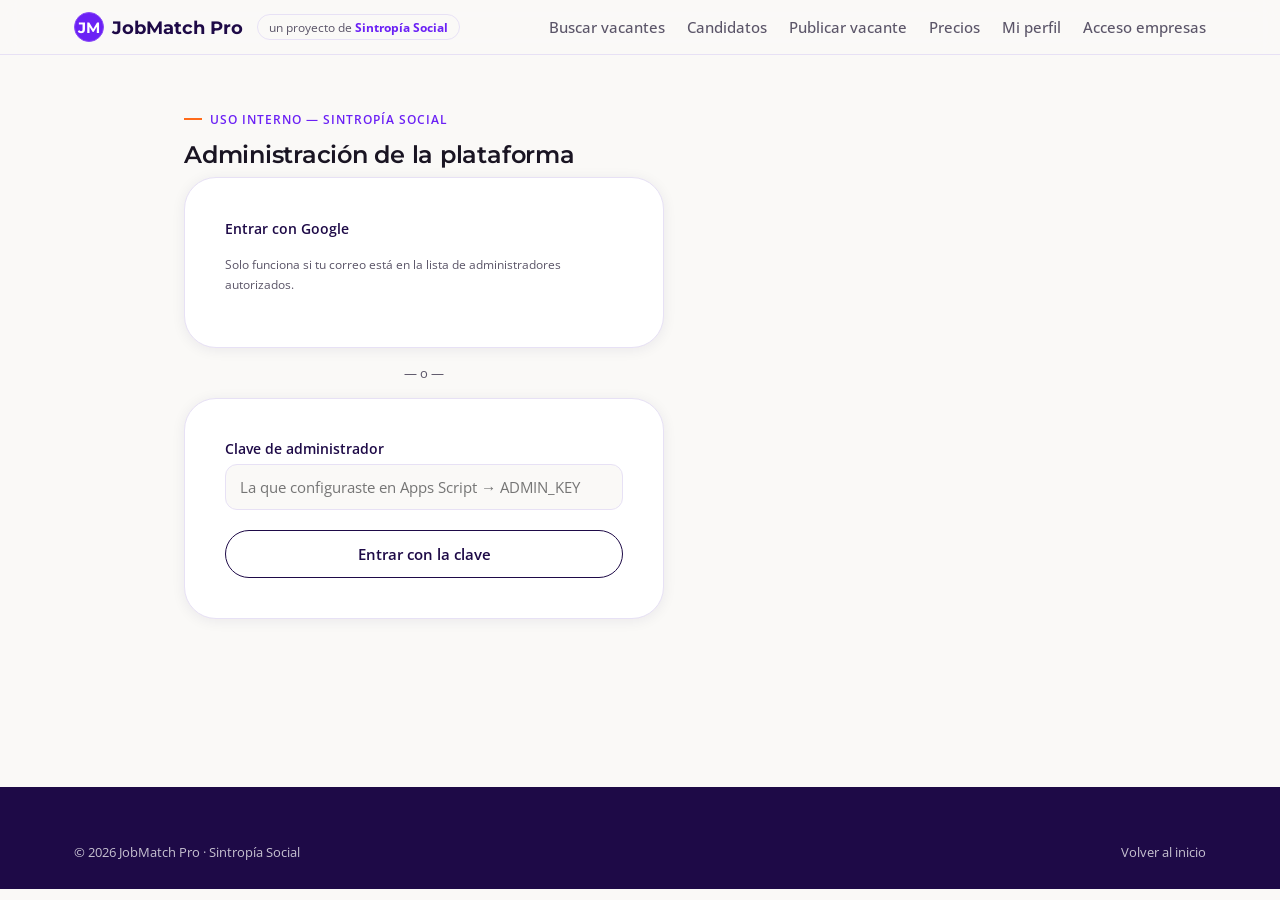
==== admin-plataforma.html @ 162b1c50 "Add files via upload" ====
<!DOCTYPE html>
<html lang="es">
<head>
<meta charset="UTF-8">
<meta name="viewport" content="width=device-width, initial-scale=1.0">
<title>Admin Sintropía — JobMatch Pro</title>
<link rel="stylesheet" href="assets/css/style.css">
</head>
<body>

<header class="site-header">
  <div class="container bar">
    <div style="display:flex;align-items:center;gap:14px">
      <a href="index.html" class="logo"><span class="mark">JM</span> JobMatch Pro</a>
      <a href="https://sintropiassociales-del.github.io/" target="_blank" rel="noopener" class="sintropia-badge">un proyecto de <strong>Sintropía Social</strong></a>
    </div>
    <nav class="nav-links">
      <a href="vacantes.html">Buscar vacantes</a>
      <a href="candidatos.html">Candidatos</a>
      <a href="registro-empresa.html">Publicar vacante</a>
      <a href="precios.html">Precios</a>
      <a href="candidato.html">Mi perfil</a>
      <a href="portal-empresa.html">Acceso empresas</a>
    </nav>
    <button class="nav-toggle" aria-label="Abrir menú">☰</button>
  </div>
</header>

<section class="section" style="padding-top:48px">
  <div class="container" style="max-width:960px">
    <div class="eyebrow">Uso interno — Sintropía Social</div>
    <h1>Administración de la plataforma</h1>

    <div id="access-view">
      <div class="form-card" style="max-width:480px;margin-bottom:16px">
        <p style="font-size:.88rem;font-weight:600;color:var(--purple-900)">Entrar con Google</p>
        <div id="google-btn"></div>
        <p style="font-size:.78rem;color:var(--ink-soft);margin-top:10px">Solo funciona si tu correo está en la lista de administradores autorizados.</p>
        <div class="status-msg" id="google-login-status"></div>
      </div>

      <div style="max-width:480px;text-align:center;color:var(--ink-soft);font-size:.82rem;margin-bottom:16px">— o —</div>

      <div class="form-card" style="max-width:480px">
        <div class="field">
          <label for="admin-key">Clave de administrador</label>
          <input type="password" id="admin-key" placeholder="La que configuraste en Apps Script → ADMIN_KEY">
        </div>
        <button class="btn btn-ghost btn-block" id="btn-unlock">Entrar con la clave</button>
        <div class="status-msg" id="unlock-status"></div>
      </div>
    </div>

    <div id="admin-panel" style="display:none;margin-top:32px">
      <div class="tabs">
        <button class="tab-btn active" data-tab="empresas">Empresas y planes</button>
        <button class="tab-btn" data-tab="vacantes-admin">Vacantes</button>
        <button class="tab-btn" data-tab="curaduria">Curaduría (triada)</button>
        <button class="tab-btn" data-tab="candidatos-admin">Candidatos</button>
        <button class="tab-btn" data-tab="externas">Publicar vacante externa</button>
      </div>

      <!-- TAB: Empresas -->
      <div class="tab-panel active" id="tab-empresas">
        <p style="font-size:.85rem">Con el webhook de PayPal configurado (ver <code>docs/SETUP-GUIDE.md</code>), los planes se activan solos cuando alguien paga. Usa esto como respaldo si un pago no se reflejó automáticamente, o para dar de baja/subir un plan manualmente por alguna razón.</p>
        <div id="companies-list" style="margin-top:16px"></div>
      </div>

      <!-- TAB: Vacantes (todas, de cualquier fuente) -->
      <div class="tab-panel" id="tab-vacantes-admin">
        <p style="font-size:.85rem">Todas las vacantes de la plataforma, publicadas por empresas o agregadas por ti. Pausar las oculta del sitio público sin borrar sus datos ni postulaciones; eliminar sí es permanente.</p>
        <div id="admin-jobs-list" style="margin-top:16px"></div>
      </div>

      <!-- TAB: Curaduría -->
      <div class="tab-panel" id="tab-curaduria">
        <p style="font-size:.85rem">Para vacantes de empresas con plan Pro o superior: elige a la vacante, marca hasta 3 candidatos como la triada, y escríbeles su reporte (entrevista inicial, competencias). La empresa lo ve resaltado en su panel.</p>
        <div class="form-card" style="margin-top:16px;max-width:520px">
          <div class="field">
            <label for="curaduria-job-select">Vacante</label>
            <select id="curaduria-job-select"><option value="">Selecciona una vacante...</option></select>
          </div>
          <button class="btn btn-primary" id="btn-load-curaduria">Ver postulaciones</button>
        </div>
        <div id="curaduria-list" style="margin-top:20px"></div>
      </div>

      <!-- TAB: Candidatos -->
      <div class="tab-panel" id="tab-candidatos-admin">
        <p style="font-size:.85rem">Perfiles de candidatos registrados. Eliminar borra permanentemente su perfil, CV, perfil socioeconómico y postulaciones — úsalo para solicitudes de baja de datos personales.</p>
        <div id="admin-candidates-list" style="margin-top:16px"></div>
      </div>

      <!-- TAB: Vacante externa -->
      <div class="tab-panel" id="tab-externas">
        <p style="font-size:.85rem">Usa esto para vacantes que viste en otro sitio y quieres listar aquí como referencia. No tienen postulación ni matching por IA dentro de la plataforma — solo mandan al candidato al link original. Siempre se muestran después de las vacantes publicadas por empresas registradas.</p>

        <div class="form-card" style="margin-top:16px">
          <div class="eyebrow">Paso 1 (opcional) — Extraer con IA</div>
          <div class="field">
            <label for="ex-raw">Pega aquí el texto completo de la vacante (de cualquier fuente)</label>
            <textarea id="ex-raw" placeholder="Copia y pega el texto tal cual lo viste en LinkedIn, un correo, donde sea..." style="min-height:140px"></textarea>
          </div>
          <button type="button" class="btn btn-ghost" id="btn-extract">Extraer con IA</button>
          <div class="status-msg" id="extract-status"></div>
        </div>

        <div class="form-card" style="margin-top:16px">
          <div class="eyebrow">Paso 2 — Revisa y publica</div>
          <form id="external-form">
            <div class="field">
              <label for="ex-empresa">Empresa (texto libre, tal como la quieres mostrar)</label>
              <input type="text" id="ex-empresa" required placeholder="Ej. Nombre de la empresa que vi en LinkedIn">
            </div>
            <div class="field">
              <label for="ex-titulo">Puesto</label>
              <input type="text" id="ex-titulo" required>
            </div>
            <div class="form-grid-2">
              <div class="field">
                <label for="ex-modalidad">Modalidad</label>
                <select id="ex-modalidad">
                  <option value="">No especificado</option>
                  <option>Remoto</option>
                  <option>Híbrido</option>
                  <option>Presencial</option>
                </select>
              </div>
              <div class="field">
                <label for="ex-ubicacion">Ubicación</label>
                <input type="text" id="ex-ubicacion">
              </div>
            </div>
            <div class="form-grid-2">
              <div class="field">
                <label for="ex-min">Sueldo mínimo (opcional)</label>
                <input type="number" id="ex-min">
              </div>
              <div class="field">
                <label for="ex-max">Sueldo máximo (opcional)</label>
                <input type="number" id="ex-max">
              </div>
            </div>
            <div class="field">
              <label for="ex-descripcion">Descripción general</label>
              <textarea id="ex-descripcion" placeholder="Lo que sepas de la vacante, aunque sea breve"></textarea>
            </div>
            <div class="field">
              <label for="ex-link">Link donde está la vacante original</label>
              <input type="url" id="ex-link" required placeholder="https://...">
            </div>
            <div class="field">
              <label for="ex-nota">Nota que verá el candidato</label>
              <input type="text" id="ex-nota" value="Sin relación directa con la vacante — solo referencia informativa.">
            </div>
            <button type="submit" class="btn btn-primary btn-block">Publicar vacante externa</button>
            <div class="status-msg" id="external-status"></div>
          </form>
        </div>
      </div>
    </div>
  </div>
</section>

<footer class="site-footer">
  <div class="container">
    <div class="footer-bottom" style="border-top:none;margin-top:0;padding-top:0">
      <span>© 2026 JobMatch Pro · Sintropía Social</span>
      <a href="index.html">Volver al inicio</a>
    </div>
  </div>
</footer>

<script src="assets/js/app.js"></script>
<script src="https://accounts.google.com/gsi/client" async defer></script>
<script>
  const PLAN_OPTIONS = ['Gratis', 'Starter', 'Pro', 'Business', 'A la medida'];
  let adminKey = '';

  document.querySelectorAll('.tab-btn').forEach((btn) => {
    btn.addEventListener('click', () => {
      document.querySelectorAll('.tab-btn').forEach((b) => b.classList.remove('active'));
      document.querySelectorAll('.tab-panel').forEach((p) => p.classList.remove('active'));
      btn.classList.add('active');
      document.getElementById('tab-' + btn.dataset.tab).classList.add('active');
    });
  });

  window.addEventListener('load', () => {
    if (typeof google === 'undefined' || !google.accounts) return;
    google.accounts.id.initialize({ client_id: GOOGLE_CLIENT_ID, callback: handleGoogleAdminLogin });
    google.accounts.id.renderButton(document.getElementById('google-btn'), {
      theme: 'outline', size: 'large', text: 'signin_with', width: 320,
    });
  });

  async function handleGoogleAdminLogin(response) {
    const status = document.getElementById('google-login-status');
    status.className = 'status-msg show pending';
    status.textContent = 'Verificando...';
    try {
      const data = await JobMatchAPI.adminLoginGoogle(response.credential);
      if (data.error) throw new Error(data.error);
      await unlockAdmin(data.adminKey);
    } catch (err) {
      status.className = 'status-msg show err';
      status.textContent = err.message;
    }
  }

  document.getElementById('btn-unlock').addEventListener('click', () => {
    const key = document.getElementById('admin-key').value.trim();
    if (key) unlockAdmin(key);
  });

  async function unlockAdmin(key) {
    const status = document.getElementById('unlock-status');
    status.className = 'status-msg show pending';
    status.textContent = 'Verificando...';
    try {
      const data = await JobMatchAPI.adminListCompanies(key);
      if (data.error) throw new Error(data.error);
      adminKey = key;
      document.getElementById('access-view').style.display = 'none';
      document.getElementById('admin-panel').style.display = 'block';
      renderCompanies(data.items);
      loadAdminJobs();
      loadAdminCandidates();
    } catch (err) {
      status.className = 'status-msg show err';
      status.textContent = err.message;
    }
  }

  function renderCompanies(items) {
    const list = document.getElementById('companies-list');
    if (items.length === 0) {
      list.innerHTML = `<div class="empty-state"><p>Todavía no hay empresas registradas.</p></div>`;
      return;
    }
    list.innerHTML = items.map((c) => `
      <div class="job-card" style="margin-bottom:12px;flex-direction:row;align-items:center;justify-content:space-between;flex-wrap:wrap;gap:12px;${c.activa === false ? 'opacity:.55' : ''}">
        <div>
          <h3 style="font-size:1rem">${escapeHtml(c.razonSocial)} ${c.verificada === true ? '✅' : '<span style="color:var(--warn);font-size:.8rem">RFC sin verificar</span>'} ${c.activa === false ? '<span class="tag" style="background:#FCE9E4;color:#B3311C">Desactivada</span>' : ''}</h3>
          <div class="meta"><span>RFC: ${escapeHtml(c.rfc)}</span><span>${escapeHtml(c.emailContacto)}</span><span>Plan actual: <strong>${escapeHtml(c.plan)}</strong></span></div>
        </div>
        <div style="display:flex;gap:8px;align-items:center;flex-wrap:wrap">
          <select class="plan-select" style="border:1.5px solid var(--line);border-radius:10px;padding:8px 10px">
            ${PLAN_OPTIONS.map((p) => `<option value="${p}" ${p === c.plan ? 'selected' : ''}>${p}</option>`).join('')}
          </select>
          <button class="btn btn-ghost" style="padding:9px 16px;font-size:.82rem" onclick="setPlan('${c.companyToken}', this)">Actualizar plan</button>
          <button class="btn btn-ghost" style="padding:9px 16px;font-size:.82rem" onclick="setVerificada('${c.companyToken}', ${c.verificada !== true}, this)">${c.verificada === true ? 'Quitar verificación' : 'Marcar RFC verificado'}</button>
          <button class="btn btn-ghost" style="padding:9px 16px;font-size:.82rem" onclick="setEmpresaActive('${c.companyToken}', ${c.activa === false}, this)">${c.activa === false ? 'Reactivar' : 'Dar de baja'}</button>
        </div>
      </div>`).join('');
  }

  async function setPlan(companyToken, btn) {
    const plan = btn.parentElement.querySelector('.plan-select').value;
    btn.disabled = true;
    btn.textContent = 'Guardando...';
    try {
      await JobMatchAPI.adminSetPlan(adminKey, companyToken, plan);
      btn.textContent = '✓ Actualizado';
    } catch (err) {
      btn.textContent = 'Error';
      alert(err.message);
    } finally {
      setTimeout(() => { btn.disabled = false; btn.textContent = 'Actualizar plan'; }, 1800);
    }
  }

  async function setVerificada(companyToken, value, btn) {
    btn.disabled = true;
    try {
      await JobMatchAPI.adminSetVerificada(adminKey, companyToken, value);
      const data = await JobMatchAPI.adminListCompanies(adminKey);
      renderCompanies(data.items);
    } catch (err) {
      alert(err.message);
      btn.disabled = false;
    }
  }

  async function setEmpresaActive(companyToken, value, btn) {
    if (!value && !confirm('¿Dar de baja esta empresa? No podrá entrar a su cuenta ni publicar, y sus vacantes se ocultan del sitio público.')) return;
    btn.disabled = true;
    try {
      await JobMatchAPI.adminSetEmpresaActive(adminKey, companyToken, value);
      const data = await JobMatchAPI.adminListCompanies(adminKey);
      renderCompanies(data.items);
    } catch (err) {
      alert(err.message);
      btn.disabled = false;
    }
  }

  async function loadAdminJobs() {
    const list = document.getElementById('admin-jobs-list');
    list.innerHTML = '<div class="empty-state"><p>Cargando...</p></div>';
    try {
      const data = await JobMatchAPI.adminListAllJobs(adminKey);
      if (data.error) throw new Error(data.error);
      if (data.items.length === 0) {
        list.innerHTML = `<div class="empty-state"><p>Todavía no hay vacantes.</p></div>`;
        return;
      }
      list.innerHTML = data.items.map((j) => `
        <div class="job-card" style="margin-bottom:12px;flex-direction:row;align-items:center;justify-content:space-between;flex-wrap:wrap;gap:12px;${j.activa === false ? 'opacity:.55' : ''}">
          <div>
            <h3 style="font-size:1rem">${escapeHtml(j.titulo)}</h3>
            <div class="meta">
              <span>${escapeHtml(j.empresaNombre)}</span>
              <span>${j.fuente === 'admin' ? 'Vacante externa' : 'De empresa'}</span>
              ${j.activa === false ? '<span class="tag" style="background:#FCE9E4;color:#B3311C">Pausada</span>' : ''}
            </div>
          </div>
          <div style="display:flex;gap:8px;flex-wrap:wrap">
            <a class="badge-pill" href="vacante.html?id=${j.id}" target="_blank">Ver →</a>
            <button class="btn btn-ghost" style="padding:9px 16px;font-size:.82rem" onclick="setJobActive('${j.id}', ${j.activa === false}, this)">${j.activa === false ? 'Reactivar' : 'Pausar'}</button>
            <button class="btn btn-ghost" style="padding:9px 16px;font-size:.82rem;color:#B3311C" onclick="deleteJob('${j.id}', this)">Eliminar</button>
          </div>
        </div>`).join('');

      const curaduriaSelect = document.getElementById('curaduria-job-select');
      const empresaJobs = data.items.filter((j) => j.fuente === 'empresa');
      curaduriaSelect.innerHTML = '<option value="">Selecciona una vacante...</option>' +
        empresaJobs.map((j) => `<option value="${j.id}">${escapeHtml(j.titulo)} — ${escapeHtml(j.empresaNombre)}</option>`).join('');
    } catch (err) {
      list.innerHTML = `<div class="empty-state"><p>⚠️ ${err.message}</p></div>`;
    }
  }

  async function setJobActive(jobId, value, btn) {
    btn.disabled = true;
    try {
      await JobMatchAPI.adminSetJobActive(adminKey, jobId, value);
      loadAdminJobs();
    } catch (err) {
      alert(err.message);
      btn.disabled = false;
    }
  }

  async function deleteJob(jobId, btn) {
    if (!confirm('¿Eliminar esta vacante y todas sus postulaciones? No se puede deshacer.')) return;
    btn.disabled = true;
    try {
      await JobMatchAPI.adminDeleteJob(adminKey, jobId);
      loadAdminJobs();
    } catch (err) {
      alert(err.message);
      btn.disabled = false;
    }
  }

  document.getElementById('btn-load-curaduria').addEventListener('click', loadCuraduria);

  async function loadCuraduria() {
    const jobId = document.getElementById('curaduria-job-select').value;
    const list = document.getElementById('curaduria-list');
    if (!jobId) { list.innerHTML = ''; return; }
    list.innerHTML = '<div class="empty-state"><p>Cargando...</p></div>';
    try {
      const data = await JobMatchAPI.adminListApplicationsForJob(adminKey, jobId);
      if (data.error) throw new Error(data.error);
      if (data.items.length === 0) {
        list.innerHTML = `<div class="empty-state"><p>Esta vacante todavía no tiene postulaciones.</p></div>`;
        return;
      }
      const sorted = [...data.items].sort((a, b) => (b.matchScore || 0) - (a.matchScore || 0));
      list.innerHTML = sorted.map((app) => `
        <div class="job-card" style="margin-bottom:12px">
          <div style="display:flex;justify-content:space-between;align-items:flex-start;gap:10px">
            <div>
              <h3 style="font-size:1rem">${escapeHtml(app.nombre)}</h3>
              <div class="meta"><span>${escapeHtml(app.email)}</span><span>${app.matchScore || 0}% afinidad</span></div>
            </div>
            <label style="display:flex;align-items:center;gap:6px;font-size:.85rem;font-weight:600;white-space:nowrap">
              <input type="checkbox" class="triada-check" ${app.enTriada === true ? 'checked' : ''} onchange="setTriada('${app.id}', this.checked, this)">
              En la triada
            </label>
          </div>
          <p class="desc">${escapeHtml(app.perfil)}</p>
          <div class="field" style="margin-top:8px">
            <label>Reporte para la empresa (entrevista inicial, competencias, etc.)</label>
            <textarea class="reporte-text" placeholder="Opcional — solo lo ve la empresa si marcaste 'En la triada' o de todos modos si escribes algo aquí">${escapeHtml(app.reporteAdmin) || ''}</textarea>
          </div>
          <button class="btn btn-ghost" style="padding:9px 16px;font-size:.82rem" onclick="saveReporte('${app.id}', this)">Guardar reporte</button>
          <span class="status-msg reporte-status" style="margin-top:8px"></span>
        </div>`).join('');
    } catch (err) {
      list.innerHTML = `<div class="empty-state"><p>⚠️ ${err.message}</p></div>`;
    }
  }

  async function setTriada(applicationId, checked, checkbox) {
    checkbox.disabled = true;
    try {
      await JobMatchAPI.adminSetTriada(adminKey, applicationId, checked);
    } catch (err) {
      alert(err.message);
      checkbox.checked = !checked;
    } finally {
      checkbox.disabled = false;
    }
  }

  async function saveReporte(applicationId, btn) {
    const card = btn.closest('.job-card');
    const reporte = card.querySelector('.reporte-text').value;
    const status = card.querySelector('.reporte-status');
    btn.disabled = true;
    status.className = 'status-msg show pending';
    status.textContent = 'Guardando...';
    try {
      await JobMatchAPI.adminSetReporte(adminKey, applicationId, reporte);
      status.className = 'status-msg show ok';
      status.textContent = 'Guardado ✓';
    } catch (err) {
      status.className = 'status-msg show err';
      status.textContent = err.message;
    } finally {
      btn.disabled = false;
    }
  }

  async function loadAdminCandidates() {
    const list = document.getElementById('admin-candidates-list');
    list.innerHTML = '<div class="empty-state"><p>Cargando...</p></div>';
    try {
      const data = await JobMatchAPI.adminListCandidates(adminKey);
      if (data.error) throw new Error(data.error);
      if (data.items.length === 0) {
        list.innerHTML = `<div class="empty-state"><p>Todavía no hay candidatos registrados.</p></div>`;
        return;
      }
      list.innerHTML = data.items.map((c) => `
        <div class="job-card" style="margin-bottom:12px;flex-direction:row;align-items:center;justify-content:space-between;flex-wrap:wrap;gap:12px">
          <div>
            <h3 style="font-size:1rem">${escapeHtml(c.nombre) || '(sin nombre)'}</h3>
            <div class="meta"><span>${escapeHtml(c.email)}</span><span>${c.numPostulaciones} postulación(es)</span>${c.cvLink ? '<span>✅ Tiene CV</span>' : ''}</div>
          </div>
          <button class="btn btn-ghost" style="padding:9px 16px;font-size:.82rem;color:#B3311C" onclick="deleteCandidate('${c.id}', this)">Eliminar</button>
        </div>`).join('');
    } catch (err) {
      list.innerHTML = `<div class="empty-state"><p>⚠️ ${err.message}</p></div>`;
    }
  }

  async function deleteCandidate(candidatoId, btn) {
    if (!confirm('¿Eliminar permanentemente este candidato (perfil, CV, postulaciones y datos socioeconómicos)? No se puede deshacer.')) return;
    btn.disabled = true;
    try {
      await JobMatchAPI.adminDeleteCandidate(adminKey, candidatoId);
      loadAdminCandidates();
    } catch (err) {
      alert(err.message);
      btn.disabled = false;
    }
  }

  document.getElementById('btn-extract').addEventListener('click', async () => {
    const rawText = document.getElementById('ex-raw').value.trim();
    const status = document.getElementById('extract-status');
    if (!rawText) {
      status.className = 'status-msg show err';
      status.textContent = 'Pega el texto de la vacante primero.';
      return;
    }
    status.className = 'status-msg show pending';
    status.textContent = 'Leyendo con IA... esto puede tardar unos segundos.';
    try {
      const data = await JobMatchAPI.adminExtractJobFromText(adminKey, rawText);
      if (data.error) throw new Error(data.error);
      const j = data.extracted;
      document.getElementById('ex-empresa').value = j.empresa || '';
      document.getElementById('ex-titulo').value = j.titulo || '';
      document.getElementById('ex-modalidad').value = ['Remoto', 'Híbrido', 'Presencial'].includes(j.modalidad) ? j.modalidad : '';
      document.getElementById('ex-ubicacion').value = j.ubicacion || '';
      document.getElementById('ex-min').value = j.salarioMin ?? '';
      document.getElementById('ex-max').value = j.salarioMax ?? '';
      document.getElementById('ex-descripcion').value = j.descripcion || '';
      if (j.linkExterno) document.getElementById('ex-link').value = j.linkExterno;
      status.className = 'status-msg show ok';
      status.textContent = 'Listo — revisa los campos de abajo (sobre todo el link) antes de publicar.';
    } catch (err) {
      status.className = 'status-msg show err';
      status.textContent = err.message;
    }
  });

  document.getElementById('external-form').addEventListener('submit', async (e) => {
    e.preventDefault();
    const status = document.getElementById('external-status');
    status.className = 'status-msg show pending';
    status.textContent = 'Publicando...';
    try {
      await JobMatchAPI.adminCreateExternalJob(adminKey, {
        empresaNombre: document.getElementById('ex-empresa').value,
        titulo: document.getElementById('ex-titulo').value,
        modalidad: document.getElementById('ex-modalidad').value,
        ubicacion: document.getElementById('ex-ubicacion').value,
        salarioMin: document.getElementById('ex-min').value,
        salarioMax: document.getElementById('ex-max').value,
        descripcion: document.getElementById('ex-descripcion').value,
        linkExterno: document.getElementById('ex-link').value,
        notaAdmin: document.getElementById('ex-nota').value,
      });
      status.className = 'status-msg show ok';
      status.textContent = 'Vacante externa publicada (aparecerá después de las de empresas registradas).';
      document.getElementById('external-form').reset();
    } catch (err) {
      status.className = 'status-msg show err';
      status.textContent = err.message;
    }
  });
</script>
</body>
</html>
---- assets/css/style.css ----
/* ==========================================================
   JobMatch Pro — sistema visual Sintropía Social
   Púrpura #5B21D4 → #6B21F5, acento naranja #FF6B1A
   Fraunces (display) + DM Sans (texto/UI)
   ========================================================== */

@import url('https://fonts.googleapis.com/css2?family=Montserrat:ital,wght@0,500;0,600;0,700;0,800;1,600;1,700&family=Open+Sans:ital,wght@0,400;0,500;0,600;0,700;1,400&display=swap');

:root{
  --purple-900:#1E0A47;
  --purple-700:#6B21F5;
  --purple-500:#8B4CF7;
  --purple-100:#F2EEFC;
  --purple-050:#FAF8FE;
  --orange-500:#FF6B1A;
  --orange-600:#E85A0C;
  --ink:#1A1523;
  --ink-soft:#5B5568;
  --cream:#FAF9F7;
  --white:#FFFFFF;
  --line:#E7E1F5;
  --ok:#1E8F5F;
  --warn:#B4530A;

  --font-display:'Montserrat', sans-serif;
  --font-body:'Open Sans', sans-serif;

  --radius-sm:12px;
  --radius-md:18px;
  --radius-lg:32px;

  --shadow-card:0 2px 14px rgba(30,10,71,0.07);
  --shadow-lift:0 12px 32px rgba(30,10,71,0.14);

  /* Morado = Comprender · Naranja = Actuar (código conceptual del manual de marca) */
  --grad-brand:var(--purple-700);
  --grad-signal:linear-gradient(90deg,var(--purple-700) 0%,var(--orange-500) 100%);
}

*{box-sizing:border-box;}
html{scroll-behavior:smooth;}
body{
  margin:0;
  font-family:var(--font-body);
  color:var(--ink);
  background:var(--cream);
  -webkit-font-smoothing:antialiased;
}
img{max-width:100%;display:block;}
a{color:inherit;text-decoration:none;}
h1,h2,h3,h4{
  font-family:var(--font-display);
  font-weight:600;
  line-height:1.08;
  margin:0 0 .4em;
  letter-spacing:-0.01em;
}
p{line-height:1.6;color:var(--ink-soft);margin:0 0 1em;}
.container{max-width:1180px;margin:0 auto;padding:0 24px;}
.eyebrow{
  display:inline-flex;align-items:center;gap:8px;
  font-family:var(--font-body);font-weight:600;font-size:.78rem;
  letter-spacing:.08em;text-transform:uppercase;color:var(--purple-700);
  margin-bottom:14px;
}
.eyebrow::before{content:'';width:18px;height:2px;background:var(--orange-500);display:inline-block;}

@media (prefers-reduced-motion: reduce){
  *{animation:none !important;transition:none !important;}
}

/* ---------- Header ---------- */
.site-header{
  position:sticky;top:0;z-index:50;
  background:rgba(250,249,247,.88);
  backdrop-filter:blur(10px);
  border-bottom:1px solid var(--line);
}
.site-header .bar{
  display:flex;align-items:center;justify-content:space-between;
  padding:12px 24px;gap:16px;
}
.logo{
  display:flex;align-items:center;gap:8px;white-space:nowrap;
  font-family:var(--font-display);font-weight:700;font-size:1.15rem;color:var(--purple-900);
}
.logo .mark{
  width:30px;height:30px;border-radius:50%;
  background:var(--purple-700);
  border:1.5px solid var(--purple-500);
  display:flex;align-items:center;justify-content:center;
  color:#fff;font-family:var(--font-display);font-weight:700;font-size:.95rem;flex-shrink:0;
}
.nav-links{display:flex;gap:22px;align-items:center;}
.sintropia-badge{
  font-size:.74rem;color:var(--ink-soft);padding:4px 11px;
  border:1px solid var(--line);border-radius:100px;white-space:nowrap;
}
.sintropia-badge strong{color:var(--purple-700);}
.sintropia-badge:hover{border-color:var(--purple-500);color:var(--purple-700);}
@media (max-width:1250px){ .sintropia-badge{display:none;} }
.nav-links a{font-weight:500;font-size:.94rem;color:var(--ink-soft);}
.nav-links a:hover{color:var(--purple-700);}
.nav-cta{
  background:var(--orange-500);color:#fff !important;
  padding:10px 20px;border-radius:100px;font-weight:600;font-size:.9rem;
  box-shadow:0 6px 16px rgba(255,107,26,.28);
}
.nav-cta:hover{background:var(--orange-600);}
.nav-toggle{display:none;background:none;border:none;font-size:1.6rem;color:var(--purple-900);cursor:pointer;}

/* ---------- Buttons ---------- */
.btn{
  display:inline-flex;align-items:center;justify-content:center;gap:8px;
  font-family:var(--font-body);font-weight:600;font-size:.95rem;
  padding:13px 26px;border-radius:100px;border:none;cursor:pointer;
  transition:transform .15s ease, box-shadow .15s ease, background .15s ease;
}
.btn-primary{background:var(--orange-500);color:#fff;box-shadow:0 8px 20px rgba(255,107,26,.3);}
.btn-primary:hover{background:var(--orange-600);transform:translateY(-1px);}
.btn-ghost{background:transparent;color:var(--purple-900);border:1.5px solid var(--purple-900);}
.btn-ghost-orange{background:var(--orange-500,#FF6B1A);color:#fff;border:1.5px solid var(--orange-500,#FF6B1A);}
.btn-ghost-orange:hover{background:var(--orange-600,#E85A0C);border-color:var(--orange-600,#E85A0C);}
.btn-ghost:hover{background:var(--purple-900);color:#fff;}
.btn-white{background:#fff;color:var(--purple-700);}
.btn-white:hover{background:var(--purple-050);}
.btn-block{width:100%;}
.btn[disabled]{opacity:.55;cursor:not-allowed;}

/* ---------- Hero ---------- */
.hero{
  position:relative;overflow:hidden;
  background:var(--grad-brand);
  color:#fff;padding:96px 0 120px;
}
.hero::after{
  content:'';position:absolute;inset:0;
  background:radial-gradient(600px 300px at 85% 20%, rgba(255,107,26,.35), transparent 70%);
  pointer-events:none;
}
.hero .container{position:relative;z-index:1;}
.hero h1{font-size:clamp(2.3rem,4.6vw,3.6rem);color:#fff;max-width:16ch;}
.hero h1 em{font-style:italic;color:#FFD9BE;}
.hero p.lead{color:rgba(255,255,255,.86);font-size:1.15rem;max-width:52ch;}
.hero-actions{display:flex;gap:14px;flex-wrap:wrap;margin-top:28px;}
.hero-stats{display:flex;gap:36px;margin-top:56px;flex-wrap:wrap;}
.hero-stats .stat b{display:block;font-family:var(--font-display);font-size:2rem;color:#fff;}
.hero-stats .stat span{font-size:.85rem;color:rgba(255,255,255,.75);}

/* ---------- Mini-hero (páginas de utilidad: registro, portal de empresa) ---------- */
.mini-hero{
  position:relative;overflow:hidden;
  background:var(--grad-brand);
  color:#fff;padding:48px 0 72px;
  margin-bottom:-40px;
}
.mini-hero::after{
  content:'';position:absolute;inset:0;
  background:radial-gradient(500px 260px at 90% 10%, rgba(255,107,26,.3), transparent 70%);
  pointer-events:none;
}
.mini-hero .container{position:relative;z-index:1;}
.mini-hero .eyebrow{color:#FFD9BE;}
.mini-hero h1{color:#fff;font-size:clamp(1.7rem,3.4vw,2.3rem);margin-bottom:8px;}
.mini-hero p{color:rgba(255,255,255,.86);max-width:52ch;margin-bottom:0;}
.content-lift{position:relative;z-index:2;}

/* ---------- Bloque editorial "Detrás de JobMatch Pro" ---------- */
.sintropia-block{
  display:grid;grid-template-columns:1fr 1.3fr;gap:48px;align-items:center;
  max-width:980px;margin:0 auto;
}
.sintropia-block-img{
  width:100%;max-width:440px;justify-self:center;
  opacity:.35;
}
@media (max-width:800px){
  .sintropia-block{grid-template-columns:1fr;text-align:center;}
  .sintropia-block-img{max-width:200px;}
  .sintropia-block .eyebrow{justify-content:center;}
}

/* Dos caminos (hero) ---------- */
.dos-caminos{
  display:grid;grid-template-columns:1fr 1fr;gap:20px;
  margin-top:44px;
}
.camino-card{
  background:#fff;border-radius:var(--radius-lg);box-shadow:var(--shadow-lift);
  padding:32px;display:flex;flex-direction:column;gap:6px;
  transition:transform .15s ease;
}
.camino-card:hover{transform:translateY(-3px);}
.camino-icon{
  width:14px;height:14px;border-radius:50%;
  margin-bottom:16px;
}
.camino-card h3{font-size:1.2rem;margin-bottom:8px;line-height:1.25;}
.camino-card .camino-desc{font-size:.9rem;color:var(--ink-soft);margin-bottom:18px;}
.camino-card .field{margin-bottom:12px;}
@media (max-width:900px){
  .dos-caminos{grid-template-columns:1fr;}
}

/* Search bar over the hero */
.search-card{
  background:#fff;border-radius:var(--radius-lg);
  box-shadow:var(--shadow-lift);
  padding:20px;margin-top:44px;
  display:grid;grid-template-columns:1.4fr 1fr auto;gap:12px;
}
.search-card input, .search-card select{
  border:1.5px solid var(--line);border-radius:var(--radius-sm);
  padding:13px 16px;font-family:var(--font-body);font-size:.95rem;color:var(--ink);
  background:var(--purple-050);
}
.search-card input:focus, .search-card select:focus{outline:2px solid var(--purple-500);border-color:transparent;}

/* ---------- Match signature bar ---------- */
.match{
  display:flex;align-items:center;gap:10px;
}
.match-track{
  flex:1;height:6px;border-radius:6px;background:var(--purple-100);overflow:hidden;
}
.match-fill{height:100%;border-radius:6px;background:var(--grad-signal);}
.match-label{font-size:.78rem;font-weight:700;color:var(--purple-700);white-space:nowrap;}

/* ---------- Sections ---------- */
.section{padding:88px 0;}
.section-tight{padding:56px 0;}
.section-alt{background:var(--purple-050);}
.section-head{max-width:640px;margin:0 auto 48px;text-align:center;}
.section-head h2{font-size:clamp(1.7rem,3vw,2.3rem);color:var(--purple-900);}

/* ---------- Job cards ---------- */
.grid-jobs{display:grid;grid-template-columns:repeat(auto-fill,minmax(320px,1fr));gap:20px;}
.job-card{
  background:#fff;border:1px solid var(--line);border-radius:var(--radius-md);
  padding:26px;box-shadow:var(--shadow-card);
  display:flex;flex-direction:column;gap:14px;
  transition:transform .15s ease, box-shadow .15s ease;
}
.job-card:hover{transform:translateY(-3px);box-shadow:var(--shadow-lift);}
.job-card .tag-row{display:flex;gap:8px;flex-wrap:wrap;}
.tag{
  font-size:.72rem;font-weight:600;padding:4px 10px;border-radius:100px;
  background:var(--purple-100);color:var(--purple-700);
}
.tag-orange{background:#FFEADB;color:var(--orange-600);}
.job-card h3{font-size:1.15rem;color:var(--purple-900);}
.job-card .company{font-weight:600;color:var(--ink);font-size:.92rem;}
.job-card .meta{font-size:.85rem;color:var(--ink-soft);display:flex;gap:14px;flex-wrap:wrap;}
.job-card .desc{font-size:.9rem;}
.job-card .foot{display:flex;align-items:center;justify-content:space-between;margin-top:auto;padding-top:10px;border-top:1px dashed var(--line);}
.salary{font-weight:700;color:var(--purple-900);}

/* ---------- Cards / plans ---------- */
.plans{display:grid;grid-template-columns:repeat(auto-fit,minmax(250px,1fr));gap:22px;}
.plan-card{
  background:#fff;border:1.5px solid var(--line);border-radius:var(--radius-md);
  padding:32px 26px;display:flex;flex-direction:column;gap:16px;
}
.plan-card.featured{border-color:var(--orange-500);box-shadow:0 14px 34px rgba(255,107,26,.16);position:relative;}
.plan-card.featured .badge{
  position:absolute;top:-13px;right:26px;background:var(--orange-500);color:#fff;
  font-size:.72rem;font-weight:700;padding:5px 12px;border-radius:100px;
}
.plan-card .price{font-family:var(--font-display);font-size:2.2rem;color:var(--purple-900);}
.plan-card .price span{font-size:.9rem;font-family:var(--font-body);color:var(--ink-soft);}
.plan-card ul{list-style:none;padding:0;margin:0;display:flex;flex-direction:column;gap:10px;}
.plan-card li{font-size:.9rem;padding-left:24px;position:relative;color:var(--ink-soft);}
.plan-card li::before{content:'✓';position:absolute;left:0;color:var(--ok);font-weight:700;}

/* ---------- Forms ---------- */
.form-card{background:#fff;border-radius:var(--radius-lg);box-shadow:var(--shadow-card);padding:40px;border:1px solid var(--line);}
.field{margin-bottom:20px;}
.field label{display:block;font-size:.85rem;font-weight:600;color:var(--purple-900);margin-bottom:6px;}
.field .hint{font-size:.78rem;color:var(--ink-soft);margin-top:4px;}
.field input, .field select, .field textarea{
  width:100%;border:1.5px solid var(--line);border-radius:var(--radius-sm);
  padding:12px 14px;font-family:var(--font-body);font-size:.95rem;color:var(--ink);background:var(--cream);
}
.field input:focus, .field select:focus, .field textarea:focus{outline:2px solid var(--purple-500);border-color:transparent;background:#fff;}
.field textarea{resize:vertical;min-height:110px;}
.form-grid-2{display:grid;grid-template-columns:1fr 1fr;gap:0 18px;}

.status-msg{padding:14px 16px;border-radius:var(--radius-sm);font-size:.9rem;font-weight:500;margin-top:16px;display:none;}
.status-msg.show{display:block;}
.status-msg.ok{background:#E7F7EF;color:var(--ok);}
.status-msg.err{background:#FCE9E4;color:#B3311C;}
.status-msg.pending{background:var(--purple-100);color:var(--purple-700);}

/* ---------- Footer ---------- */
.site-footer{background:var(--purple-900);color:rgba(255,255,255,.75);padding:56px 0 28px;margin-top:80px;}
.site-footer h4{color:#fff;font-size:.95rem;margin-bottom:14px;}
.footer-grid{display:grid;grid-template-columns:2fr 1fr 1fr 1fr;gap:32px;}
.footer-grid a{display:block;font-size:.88rem;color:rgba(255,255,255,.68);margin-bottom:8px;}
.footer-grid a:hover{color:#fff;}
.footer-bottom{margin-top:44px;padding-top:22px;border-top:1px solid rgba(255,255,255,.14);font-size:.8rem;display:flex;justify-content:space-between;flex-wrap:wrap;gap:10px;}
.footer-brand p{color:rgba(255,255,255,.66);max-width:34ch;}

/* ---------- Tabs (portal de empresa) ---------- */
.tabs{display:flex;gap:6px;border-bottom:1px solid var(--line);margin-bottom:28px;flex-wrap:wrap;}
.tab-btn{
  background:none;border:none;padding:12px 18px;font-family:var(--font-body);font-weight:600;
  font-size:.9rem;color:var(--ink-soft);cursor:pointer;border-bottom:2px solid transparent;margin-bottom:-1px;
}
.tab-btn.active{color:var(--purple-700);border-bottom-color:var(--orange-500);}
.tab-panel{display:none;}
.tab-panel.active{display:block;}

.locked-feature{
  display:flex;align-items:center;gap:8px;background:var(--purple-100);color:var(--purple-700);
  font-size:.82rem;font-weight:600;padding:10px 14px;border-radius:var(--radius-sm);
}
.plan-chip{
  display:inline-flex;align-items:center;gap:6px;background:var(--purple-900);color:#fff;
  font-size:.78rem;font-weight:700;padding:6px 14px;border-radius:100px;
}

/* ---------- Utility ---------- */
.empty-state{text-align:center;padding:60px 20px;color:var(--ink-soft);}
.empty-state .mark{font-size:2.4rem;margin-bottom:10px;}
.badge-pill{display:inline-block;background:var(--purple-100);color:var(--purple-700);font-size:.72rem;font-weight:700;padding:5px 12px;border-radius:100px;}
.skel{background:linear-gradient(90deg,var(--purple-050) 25%,var(--purple-100) 37%,var(--purple-050) 63%);background-size:400% 100%;animation:skel 1.4s ease infinite;border-radius:var(--radius-sm);}
@keyframes skel{0%{background-position:100% 50%}100%{background-position:0 50%}}

@media (max-width:900px){
  .nav-toggle{display:block;z-index:210;position:relative;}
  .nav-links{
    display:none;
    position:fixed;
    top:0;left:0;right:0;bottom:0;
    padding:96px 24px 32px;
    background:#FAF9F7;
    opacity:1;
    flex-direction:column;
    align-items:stretch;
    gap:0;
    z-index:200;
    overflow-y:auto;
  }
  .nav-links.open{display:flex;}
  .nav-links a{
    width:100%;
    padding:16px 4px;
    border-bottom:1px solid var(--line);
    color:var(--ink);
    font-size:1.05rem;
  }
  .nav-links a.nav-cta{
    background:var(--orange-500);color:#fff !important;border-radius:12px;
    text-align:center;border-bottom:none;margin-top:16px;padding:14px;
    box-shadow:0 8px 20px rgba(255,107,26,.3);
  }
  body.menu-open{overflow:hidden;}
  .footer-grid{grid-template-columns:1fr 1fr;}
  .search-card{grid-template-columns:1fr;}
  .form-grid-2{grid-template-columns:1fr;}
}
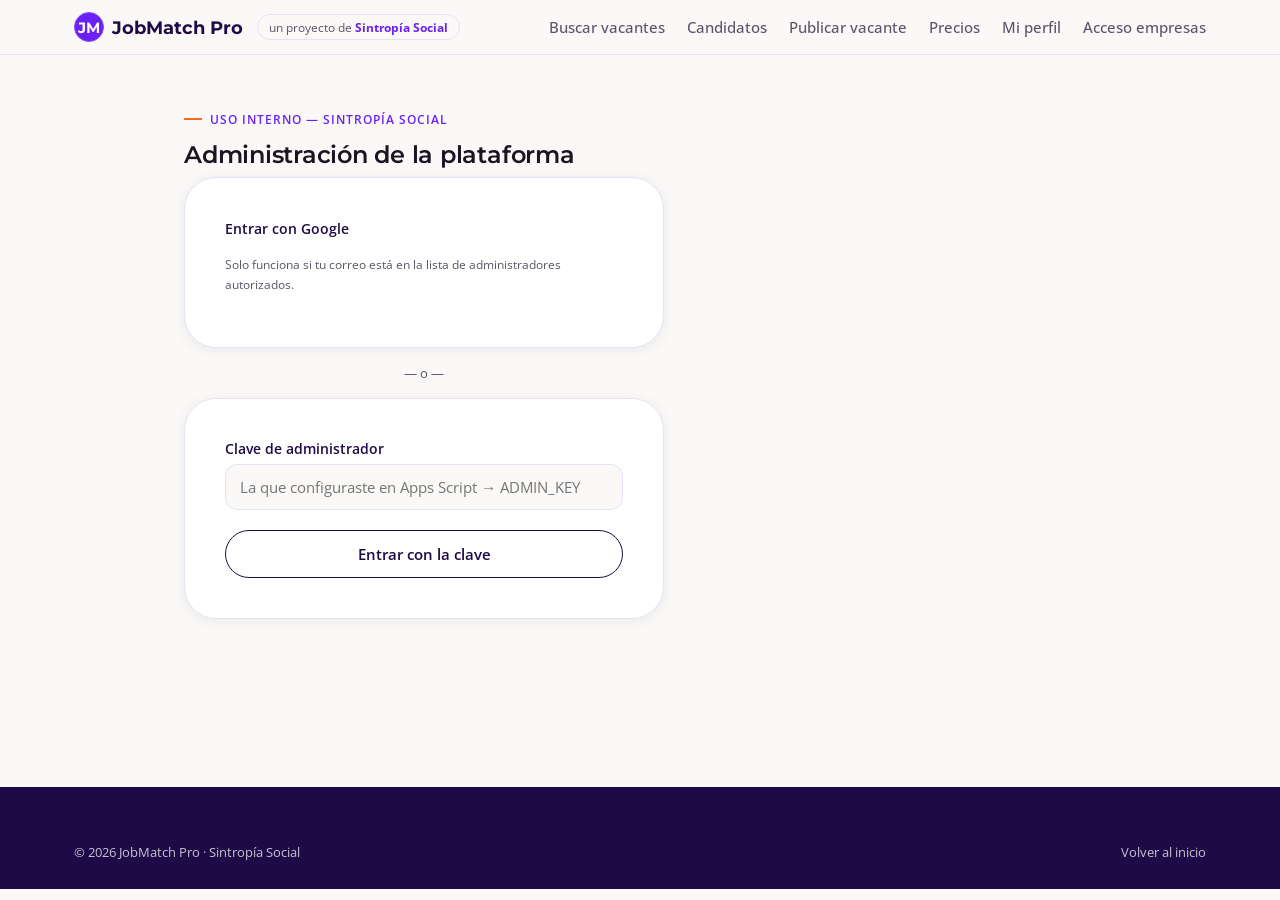
==== commit 9c02b072: "Add files via upload" ====
--- a/admin-plataforma.html
+++ b/admin-plataforma.html
@@ -52,6 +52,9 @@
     </div>
 
     <div id="admin-panel" style="display:none;margin-top:32px">
+      <div style="text-align:right;margin-bottom:12px">
+        <button class="btn btn-ghost" id="btn-admin-logout" style="padding:8px 16px;font-size:.82rem">Salir</button>
+      </div>
       <div class="tabs">
         <button class="tab-btn active" data-tab="empresas">Empresas y planes</button>
         <button class="tab-btn" data-tab="vacantes-admin">Vacantes</button>
@@ -176,6 +179,7 @@
 <script>
   const PLAN_OPTIONS = ['Gratis', 'Starter', 'Pro', 'Business', 'A la medida'];
   let adminKey = '';
+  const ADMIN_KEY_STORAGE = 'jobmatch_admin_session';
 
   document.querySelectorAll('.tab-btn').forEach((btn) => {
     btn.addEventListener('click', () => {
@@ -213,6 +217,13 @@
     if (key) unlockAdmin(key);
   });
 
+  document.getElementById('btn-admin-logout').addEventListener('click', () => {
+    localStorage.removeItem(ADMIN_KEY_STORAGE);
+    adminKey = '';
+    document.getElementById('access-view').style.display = 'block';
+    document.getElementById('admin-panel').style.display = 'none';
+  });
+
   async function unlockAdmin(key) {
     const status = document.getElementById('unlock-status');
     status.className = 'status-msg show pending';
@@ -221,6 +232,7 @@
       const data = await JobMatchAPI.adminListCompanies(key);
       if (data.error) throw new Error(data.error);
       adminKey = key;
+      localStorage.setItem(ADMIN_KEY_STORAGE, key);
       document.getElementById('access-view').style.display = 'none';
       document.getElementById('admin-panel').style.display = 'block';
       renderCompanies(data.items);
@@ -229,8 +241,12 @@
     } catch (err) {
       status.className = 'status-msg show err';
       status.textContent = err.message;
-    }
-  }
+      localStorage.removeItem(ADMIN_KEY_STORAGE);
+    }
+  }
+
+  const savedAdminKey = localStorage.getItem(ADMIN_KEY_STORAGE);
+  if (savedAdminKey) unlockAdmin(savedAdminKey);
 
   function renderCompanies(items) {
     const list = document.getElementById('companies-list');
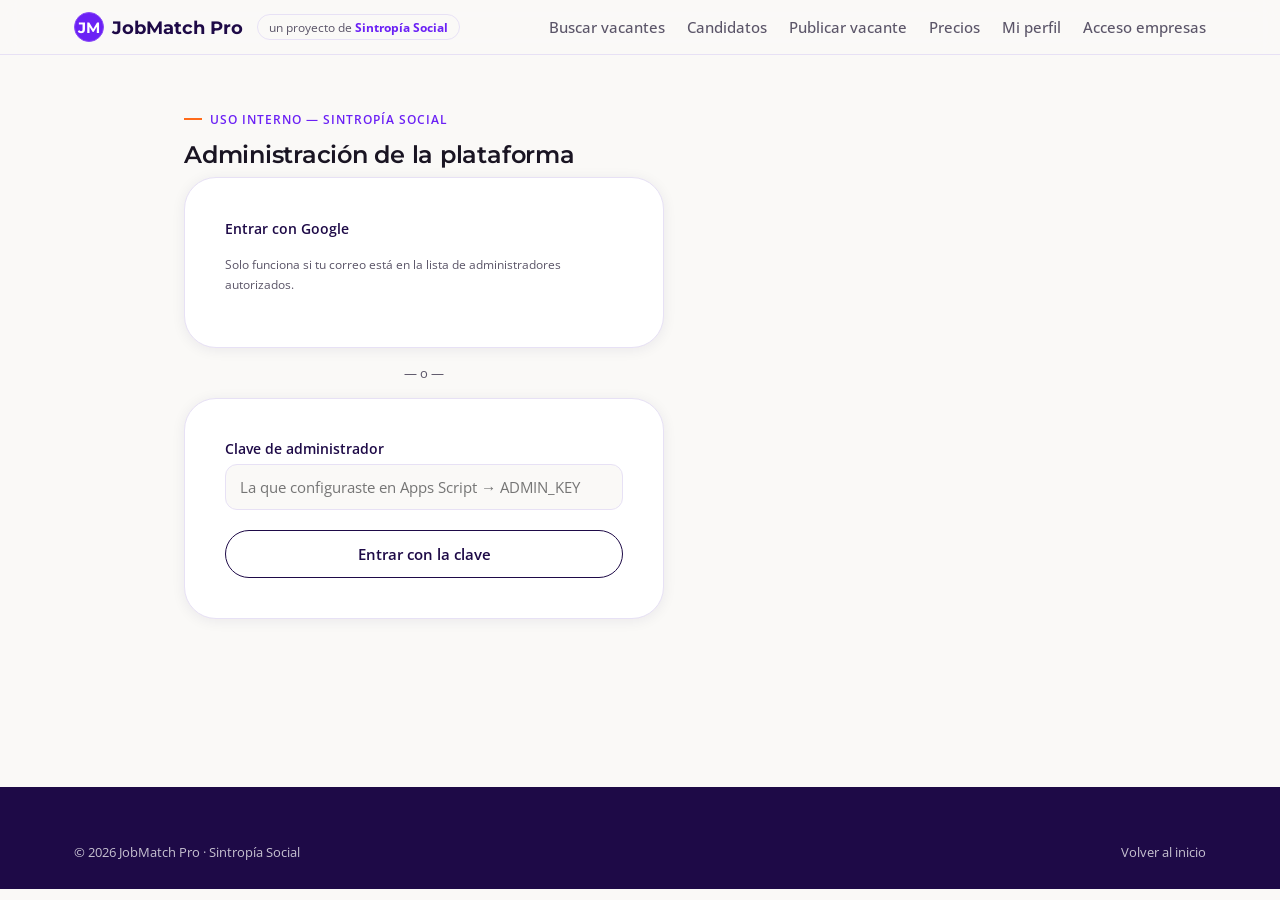
==== commit aaa537e6: "Add files via upload" ====
--- a/admin-plataforma.html
+++ b/admin-plataforma.html
@@ -152,6 +152,18 @@
               <label for="ex-link">Link donde está la vacante original</label>
               <input type="url" id="ex-link" required placeholder="https://...">
             </div>
+            <div class="form-grid-2">
+              <div class="field">
+                <label for="ex-expiracion">Quitarla sola de la página el (opcional)</label>
+                <input type="date" id="ex-expiracion">
+                <div class="hint">Pasada esta fecha deja de mostrarse en todo el sitio, sin que tengas que borrarla a mano.</div>
+              </div>
+              <div class="field">
+                <label style="display:flex;align-items:center;gap:8px;margin-top:28px">
+                  <input type="checkbox" id="ex-destacada"> Marcarla como destacada desde ya
+                </label>
+              </div>
+            </div>
             <div class="field">
               <label for="ex-nota">Nota que verá el candidato</label>
               <input type="text" id="ex-nota" value="Sin relación directa con la vacante — solo referencia informativa.">
@@ -322,19 +334,28 @@
         return;
       }
       list.innerHTML = data.items.map((j) => `
-        <div class="job-card" style="margin-bottom:12px;flex-direction:row;align-items:center;justify-content:space-between;flex-wrap:wrap;gap:12px;${j.activa === false ? 'opacity:.55' : ''}">
-          <div>
-            <h3 style="font-size:1rem">${escapeHtml(j.titulo)}</h3>
-            <div class="meta">
-              <span>${escapeHtml(j.empresaNombre)}</span>
-              <span>${j.fuente === 'admin' ? 'Vacante externa' : 'De empresa'}</span>
-              ${j.activa === false ? '<span class="tag" style="background:#FCE9E4;color:#B3311C">Pausada</span>' : ''}
-            </div>
-          </div>
-          <div style="display:flex;gap:8px;flex-wrap:wrap">
-            <a class="badge-pill" href="vacante.html?id=${j.id}" target="_blank">Ver →</a>
-            <button class="btn btn-ghost" style="padding:9px 16px;font-size:.82rem" onclick="setJobActive('${j.id}', ${j.activa === false}, this)">${j.activa === false ? 'Reactivar' : 'Pausar'}</button>
-            <button class="btn btn-ghost" style="padding:9px 16px;font-size:.82rem;color:#B3311C" onclick="deleteJob('${j.id}', this)">Eliminar</button>
+        <div class="job-card" style="margin-bottom:12px;${j.activa === false ? 'opacity:.55' : ''}">
+          <div style="display:flex;justify-content:space-between;align-items:flex-start;flex-wrap:wrap;gap:12px">
+            <div>
+              <h3 style="font-size:1rem">${escapeHtml(j.titulo)} ${j.destacada === true ? '<span class="tag tag-orange">Destacada</span>' : ''}</h3>
+              <div class="meta">
+                <span>${escapeHtml(j.empresaNombre)}</span>
+                <span>${j.fuente === 'admin' ? 'Vacante externa' : 'De empresa'}</span>
+                ${j.activa === false ? '<span class="tag" style="background:#FCE9E4;color:#B3311C">Pausada</span>' : ''}
+                ${j.fechaExpiracion ? `<span>Se quita el ${escapeHtml(j.fechaExpiracion)}</span>` : ''}
+              </div>
+            </div>
+            <div style="display:flex;gap:8px;flex-wrap:wrap">
+              <a class="badge-pill" href="vacante.html?id=${j.id}" target="_blank">Ver →</a>
+              <button class="btn btn-ghost" style="padding:9px 16px;font-size:.82rem" onclick="setJobActive('${j.id}', ${j.activa === false}, this)">${j.activa === false ? 'Reactivar' : 'Pausar'}</button>
+              <button class="btn btn-ghost" style="padding:9px 16px;font-size:.82rem" onclick="adminToggleFeatured('${j.id}', ${j.destacada !== true}, this)">${j.destacada === true ? 'Quitar destacada' : '⭐ Destacar'}</button>
+              <button class="btn btn-ghost" style="padding:9px 16px;font-size:.82rem;color:#B3311C" onclick="deleteJob('${j.id}', this)">Eliminar</button>
+            </div>
+          </div>
+          <div style="display:flex;align-items:center;gap:8px;margin-top:10px;flex-wrap:wrap">
+            <label style="font-size:.8rem;color:var(--ink-soft)">Quitarla sola el:</label>
+            <input type="date" class="exp-input" value="${j.fechaExpiracion || ''}" style="border:1.5px solid var(--line);border-radius:8px;padding:6px 10px;font-size:.82rem">
+            <button class="btn btn-ghost" style="padding:7px 14px;font-size:.78rem" onclick="adminSaveExpiration('${j.id}', this)">Guardar fecha</button>
           </div>
         </div>`).join('');
 
@@ -355,6 +376,32 @@
     } catch (err) {
       alert(err.message);
       btn.disabled = false;
+    }
+  }
+
+  async function adminToggleFeatured(jobId, value, btn) {
+    btn.disabled = true;
+    try {
+      await JobMatchAPI.adminSetJobFeatured(adminKey, jobId, value);
+      loadAdminJobs();
+    } catch (err) {
+      alert(err.message);
+      btn.disabled = false;
+    }
+  }
+
+  async function adminSaveExpiration(jobId, btn) {
+    const input = btn.closest('.job-card').querySelector('.exp-input');
+    btn.disabled = true;
+    btn.textContent = 'Guardando...';
+    try {
+      await JobMatchAPI.adminSetJobExpiration(adminKey, jobId, input.value);
+      btn.textContent = '✓ Guardado';
+      loadAdminJobs();
+    } catch (err) {
+      alert(err.message);
+      btn.disabled = false;
+      btn.textContent = 'Guardar fecha';
     }
   }
 
@@ -452,12 +499,15 @@
         return;
       }
       list.innerHTML = data.items.map((c) => `
-        <div class="job-card" style="margin-bottom:12px;flex-direction:row;align-items:center;justify-content:space-between;flex-wrap:wrap;gap:12px">
-          <div>
-            <h3 style="font-size:1rem">${escapeHtml(c.nombre) || '(sin nombre)'}</h3>
-            <div class="meta"><span>${escapeHtml(c.email)}</span><span>${c.numPostulaciones} postulación(es)</span>${c.cvLink ? '<span>✅ Tiene CV</span>' : ''}</div>
-          </div>
-          <button class="btn btn-ghost" style="padding:9px 16px;font-size:.82rem;color:#B3311C" onclick="deleteCandidate('${c.id}', this)">Eliminar</button>
+        <div class="job-card" style="margin-bottom:12px">
+          <div style="display:flex;align-items:center;justify-content:space-between;flex-wrap:wrap;gap:12px">
+            <div>
+              <h3 style="font-size:1rem">${escapeHtml(c.nombre) || '(sin nombre)'}</h3>
+              <div class="meta"><span>${escapeHtml(c.email)}</span><span>${c.numPostulaciones} postulación(es)</span>${c.cvLink ? `<span><a href="${escapeHtml(c.cvLink)}" target="_blank" style="color:var(--purple-700);font-weight:600">Ver CV →</a></span>` : ''}</div>
+            </div>
+            <button class="btn btn-ghost" style="padding:9px 16px;font-size:.82rem;color:#B3311C" onclick="deleteCandidate('${c.id}', this)">Eliminar</button>
+          </div>
+          ${c.habilidades ? `<div class="tag-row" style="margin-top:10px">${c.habilidades.split(',').map((h) => `<span class="tag">${escapeHtml(h.trim())}</span>`).join('')}</div>` : '<p style="font-size:.8rem;color:var(--ink-soft);margin-top:8px">Sin habilidades registradas todavía.</p>'}
         </div>`).join('');
     } catch (err) {
       list.innerHTML = `<div class="empty-state"><p>⚠️ ${err.message}</p></div>`;
@@ -521,6 +571,8 @@
         salarioMax: document.getElementById('ex-max').value,
         descripcion: document.getElementById('ex-descripcion').value,
         linkExterno: document.getElementById('ex-link').value,
+        fechaExpiracion: document.getElementById('ex-expiracion').value,
+        destacada: document.getElementById('ex-destacada').checked,
         notaAdmin: document.getElementById('ex-nota').value,
       });
       status.className = 'status-msg show ok';
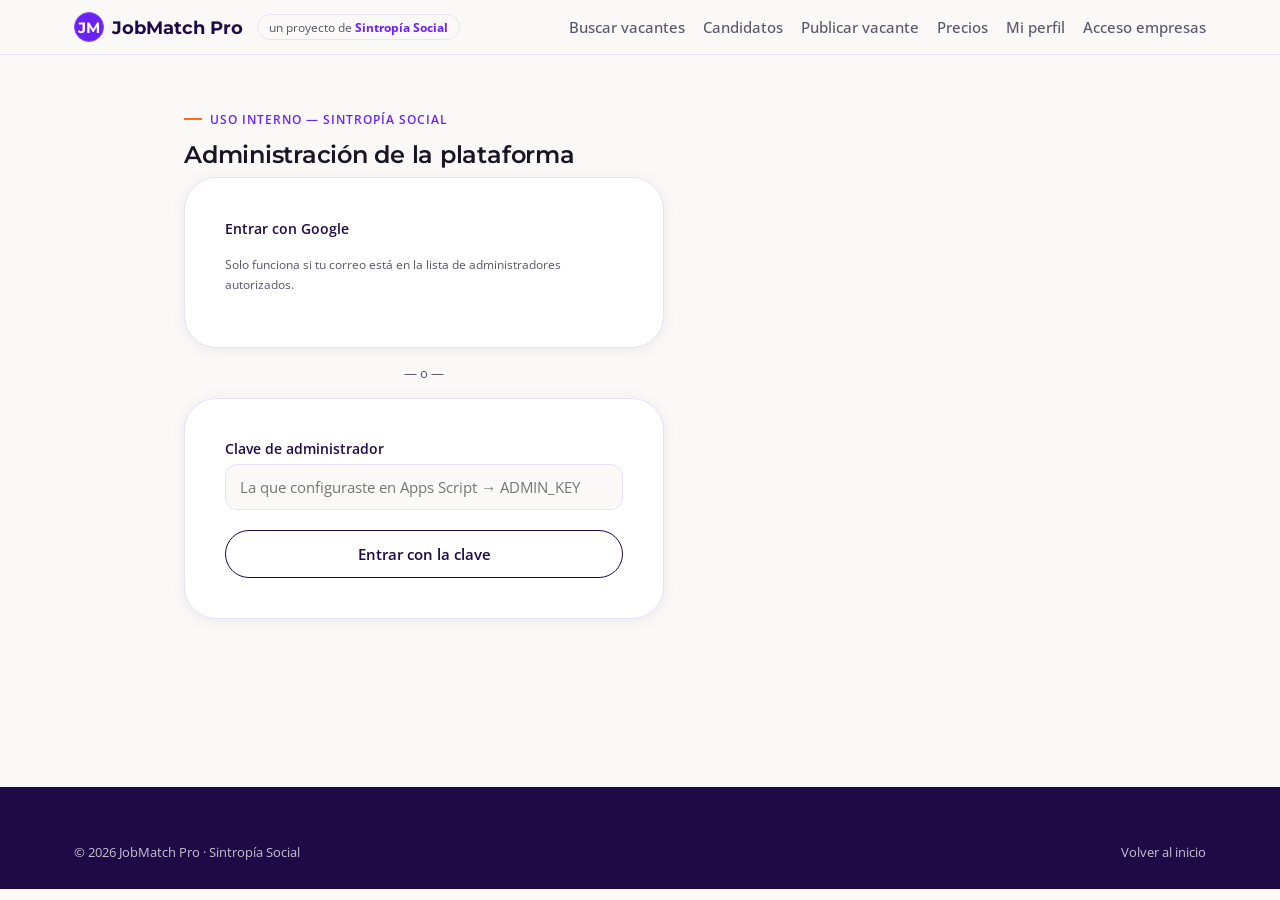
==== commit 2c090fa3: "Add files via upload" ====
--- a/admin-plataforma.html
+++ b/admin-plataforma.html
@@ -253,7 +253,10 @@
     } catch (err) {
       status.className = 'status-msg show err';
       status.textContent = err.message;
-      localStorage.removeItem(ADMIN_KEY_STORAGE);
+      // Solo borramos si el backend confirmó que la clave ya no es válida —
+      // no ante un bloqueo temporal ni un error pasajero de red, que antes
+      // también la borraban y te obligaban a volver a iniciar sesión.
+      if (err.message === 'No autorizado') localStorage.removeItem(ADMIN_KEY_STORAGE);
     }
   }
 
@@ -345,14 +348,21 @@
                 ${j.fechaExpiracion ? `<span>Se quita el ${escapeHtml(j.fechaExpiracion)}</span>` : ''}
               </div>
             </div>
+            <a class="badge-pill" href="vacante.html?id=${j.id}" target="_blank">Ver →</a>
+          </div>
+
+          <div style="display:flex;justify-content:space-between;align-items:center;flex-wrap:wrap;gap:10px;margin-top:14px;padding-top:14px;border-top:1px solid var(--line)">
             <div style="display:flex;gap:8px;flex-wrap:wrap">
-              <a class="badge-pill" href="vacante.html?id=${j.id}" target="_blank">Ver →</a>
+              <button class="btn btn-ghost" style="padding:9px 16px;font-size:.82rem" onclick="toggleAdminEdit('${j.id}', this)">✏️ Editar</button>
               <button class="btn btn-ghost" style="padding:9px 16px;font-size:.82rem" onclick="setJobActive('${j.id}', ${j.activa === false}, this)">${j.activa === false ? 'Reactivar' : 'Pausar'}</button>
               <button class="btn btn-ghost" style="padding:9px 16px;font-size:.82rem" onclick="adminToggleFeatured('${j.id}', ${j.destacada !== true}, this)">${j.destacada === true ? 'Quitar destacada' : '⭐ Destacar'}</button>
-              <button class="btn btn-ghost" style="padding:9px 16px;font-size:.82rem;color:#B3311C" onclick="deleteJob('${j.id}', this)">Eliminar</button>
-            </div>
-          </div>
-          <div style="display:flex;align-items:center;gap:8px;margin-top:10px;flex-wrap:wrap">
+            </div>
+            <button class="btn btn-ghost" style="padding:9px 16px;font-size:.82rem;color:#B3311C;border-color:#F3C6BB" onclick="deleteJob('${j.id}', this)">Eliminar</button>
+          </div>
+
+          <div class="admin-edit-box" data-job="${escapeHtml(JSON.stringify(j))}" style="display:none;margin-top:14px;padding-top:14px;border-top:1px dashed var(--line)"></div>
+
+          <div style="display:flex;align-items:center;gap:8px;margin-top:14px;padding-top:14px;border-top:1px solid var(--line);flex-wrap:wrap">
             <label style="font-size:.8rem;color:var(--ink-soft)">Quitarla sola el:</label>
             <input type="date" class="exp-input" value="${j.fechaExpiracion || ''}" style="border:1.5px solid var(--line);border-radius:8px;padding:6px 10px;font-size:.82rem">
             <button class="btn btn-ghost" style="padding:7px 14px;font-size:.78rem" onclick="adminSaveExpiration('${j.id}', this)">Guardar fecha</button>
@@ -375,6 +385,74 @@
       loadAdminJobs();
     } catch (err) {
       alert(err.message);
+      btn.disabled = false;
+    }
+  }
+
+  function toggleAdminEdit(jobId, btn) {
+    const card = btn.closest('.job-card');
+    const box = card.querySelector('.admin-edit-box');
+    if (box.style.display === 'block') { box.style.display = 'none'; return; }
+
+    const j = JSON.parse(box.dataset.job);
+    const esExterna = j.fuente === 'admin';
+    box.innerHTML = `
+      <div class="field"><label>Puesto</label><input type="text" class="ae-titulo" value="${escapeHtml(j.titulo)}"></div>
+      ${esExterna ? `<div class="field"><label>Empresa</label><input type="text" class="ae-empresa" value="${escapeHtml(j.empresaNombre)}"></div>` : ''}
+      <div class="form-grid-2">
+        <div class="field"><label>Modalidad</label>
+          <select class="ae-modalidad">
+            <option value="" ${!j.modalidad ? 'selected' : ''}>Selecciona...</option>
+            <option ${j.modalidad === 'Remoto' ? 'selected' : ''}>Remoto</option>
+            <option ${j.modalidad === 'Híbrido' ? 'selected' : ''}>Híbrido</option>
+            <option ${j.modalidad === 'Presencial' ? 'selected' : ''}>Presencial</option>
+          </select>
+        </div>
+        <div class="field"><label>Ubicación</label><input type="text" class="ae-ubicacion" value="${escapeHtml(j.ubicacion || '')}"></div>
+      </div>
+      <div class="form-grid-2">
+        <div class="field"><label>Sueldo mínimo</label><input type="number" class="ae-min" value="${j.salarioMin || ''}"></div>
+        <div class="field"><label>Sueldo máximo</label><input type="number" class="ae-max" value="${j.salarioMax || ''}"></div>
+      </div>
+      <div class="field"><label>Descripción</label><textarea class="ae-descripcion">${escapeHtml(j.descripcion || '')}</textarea></div>
+      ${esExterna ? `
+      <div class="field"><label>Link de la vacante original</label><input type="url" class="ae-link" value="${escapeHtml(j.linkExterno || '')}"></div>
+      <div class="field"><label>Nota para el candidato</label><input type="text" class="ae-nota" value="${escapeHtml(j.notaAdmin || '')}"></div>` : ''}
+      <button class="btn btn-primary" style="padding:10px 18px;font-size:.85rem" onclick="saveAdminEdit('${jobId}', this)">Guardar cambios</button>
+      <div class="status-msg" id="ae-status-${jobId}"></div>`;
+    box.style.display = 'block';
+  }
+
+  async function saveAdminEdit(jobId, btn) {
+    const box = btn.closest('.admin-edit-box');
+    const status = document.getElementById('ae-status-' + jobId);
+    const payload = {
+      titulo: box.querySelector('.ae-titulo').value,
+      modalidad: box.querySelector('.ae-modalidad').value,
+      ubicacion: box.querySelector('.ae-ubicacion').value,
+      salarioMin: box.querySelector('.ae-min').value,
+      salarioMax: box.querySelector('.ae-max').value,
+      descripcion: box.querySelector('.ae-descripcion').value,
+    };
+    const empresaInput = box.querySelector('.ae-empresa');
+    if (empresaInput) payload.empresaNombre = empresaInput.value;
+    const linkInput = box.querySelector('.ae-link');
+    if (linkInput) payload.linkExterno = linkInput.value;
+    const notaInput = box.querySelector('.ae-nota');
+    if (notaInput) payload.notaAdmin = notaInput.value;
+
+    btn.disabled = true;
+    status.className = 'status-msg show pending';
+    status.textContent = 'Guardando...';
+    try {
+      const data = await JobMatchAPI.adminUpdateJob(adminKey, jobId, payload);
+      if (data.error) throw new Error(data.error);
+      status.className = 'status-msg show ok';
+      status.textContent = 'Guardado ✓';
+      loadAdminJobs();
+    } catch (err) {
+      status.className = 'status-msg show err';
+      status.textContent = err.message;
       btn.disabled = false;
     }
   }
--- a/assets/css/style.css
+++ b/assets/css/style.css
@@ -91,7 +91,7 @@
   display:flex;align-items:center;justify-content:center;
   color:#fff;font-family:var(--font-display);font-weight:700;font-size:.95rem;flex-shrink:0;
 }
-.nav-links{display:flex;gap:22px;align-items:center;}
+.nav-links{display:flex;gap:18px;align-items:center;}
 .sintropia-badge{
   font-size:.74rem;color:var(--ink-soft);padding:4px 11px;
   border:1px solid var(--line);border-radius:100px;white-space:nowrap;
@@ -99,7 +99,7 @@
 .sintropia-badge strong{color:var(--purple-700);}
 .sintropia-badge:hover{border-color:var(--purple-500);color:var(--purple-700);}
 @media (max-width:1250px){ .sintropia-badge{display:none;} }
-.nav-links a{font-weight:500;font-size:.94rem;color:var(--ink-soft);}
+.nav-links a{font-weight:500;font-size:.94rem;color:var(--ink-soft);white-space:nowrap;}
 .nav-links a:hover{color:var(--purple-700);}
 .nav-cta{
   background:var(--orange-500);color:#fff !important;
@@ -243,6 +243,27 @@
 }
 .job-card:hover{transform:translateY(-3px);box-shadow:var(--shadow-lift);}
 .job-card .tag-row{display:flex;gap:8px;flex-wrap:wrap;}
+
+.featured-job-card{
+  background:linear-gradient(155deg, #FFF4EC 0%, #FBF2FF 100%);
+  border:1.5px solid var(--orange-500);
+  box-shadow:0 10px 28px rgba(255,107,26,.14);
+  position:relative;
+}
+.featured-job-card:hover{box-shadow:0 16px 36px rgba(255,107,26,.2);}
+.featured-ribbon{
+  position:absolute;top:-1px;left:20px;
+  background:var(--orange-500);color:#fff;
+  font-size:.7rem;font-weight:700;letter-spacing:.03em;text-transform:uppercase;
+  padding:5px 14px;border-radius:0 0 8px 8px;
+}
+.featured-job-card .desc{
+  display:-webkit-box;-webkit-box-orient:vertical;-webkit-line-clamp:5;overflow:hidden;
+}
+.expand-panel{
+  border-top:1px dashed rgba(255,107,26,.3);padding-top:14px;margin-top:2px;
+}
+.expand-panel .desc{-webkit-line-clamp:unset;display:block;}
 .tag{
   font-size:.72rem;font-weight:600;padding:4px 10px;border-radius:100px;
   background:var(--purple-100);color:var(--purple-700);
@@ -319,6 +340,40 @@
   font-size:.78rem;font-weight:700;padding:6px 14px;border-radius:100px;
 }
 
+.share-btn{
+  width:30px;height:30px;border-radius:50%;border:1px solid var(--line);
+  background:#fff;color:var(--ink-soft);font-size:.78rem;font-weight:700;
+  cursor:pointer;display:flex;align-items:center;justify-content:center;
+}
+.share-btn:hover{background:var(--purple-050);color:var(--purple-700);border-color:var(--purple-300,var(--purple-500));}
+
+.view-switch{
+  display:inline-flex;background:var(--purple-050);border-radius:100px;padding:4px;gap:2px;
+}
+.view-switch-btn{
+  border:none;background:transparent;color:var(--ink-soft);font-family:var(--font-body);
+  font-weight:600;font-size:.9rem;padding:10px 22px;border-radius:100px;cursor:pointer;
+  transition:background .15s ease,color .15s ease;
+}
+.view-switch-btn.active{background:#fff;color:var(--purple-700);box-shadow:var(--shadow-card);}
+
+/* ---------- Tarjetas de candidato (directorio) ---------- */
+.candidate-card{
+  background:#fff;border:1px solid var(--line);border-radius:var(--radius-md);
+  padding:22px;box-shadow:var(--shadow-card);
+  border-top:3px solid var(--purple-500);
+  display:flex;flex-direction:column;
+}
+.candidate-card-top{display:flex;align-items:center;gap:12px;}
+.candidate-avatar{
+  width:42px;height:42px;border-radius:50%;flex-shrink:0;
+  background:var(--purple-100);color:var(--purple-700);
+  display:flex;align-items:center;justify-content:center;
+  font-family:var(--font-display);font-weight:700;font-size:.85rem;letter-spacing:.02em;
+}
+.candidate-apodo{font-weight:700;color:var(--purple-900);font-size:.95rem;}
+.candidate-score{font-size:.78rem;color:var(--orange-600);font-weight:600;margin-top:2px;}
+
 /* ---------- Utility ---------- */
 .empty-state{text-align:center;padding:60px 20px;color:var(--ink-soft);}
 .empty-state .mark{font-size:2.4rem;margin-bottom:10px;}
@@ -326,7 +381,7 @@
 .skel{background:linear-gradient(90deg,var(--purple-050) 25%,var(--purple-100) 37%,var(--purple-050) 63%);background-size:400% 100%;animation:skel 1.4s ease infinite;border-radius:var(--radius-sm);}
 @keyframes skel{0%{background-position:100% 50%}100%{background-position:0 50%}}
 
-@media (max-width:900px){
+@media (max-width:1180px){
   .nav-toggle{display:block;z-index:210;position:relative;}
   .nav-links{
     display:none;
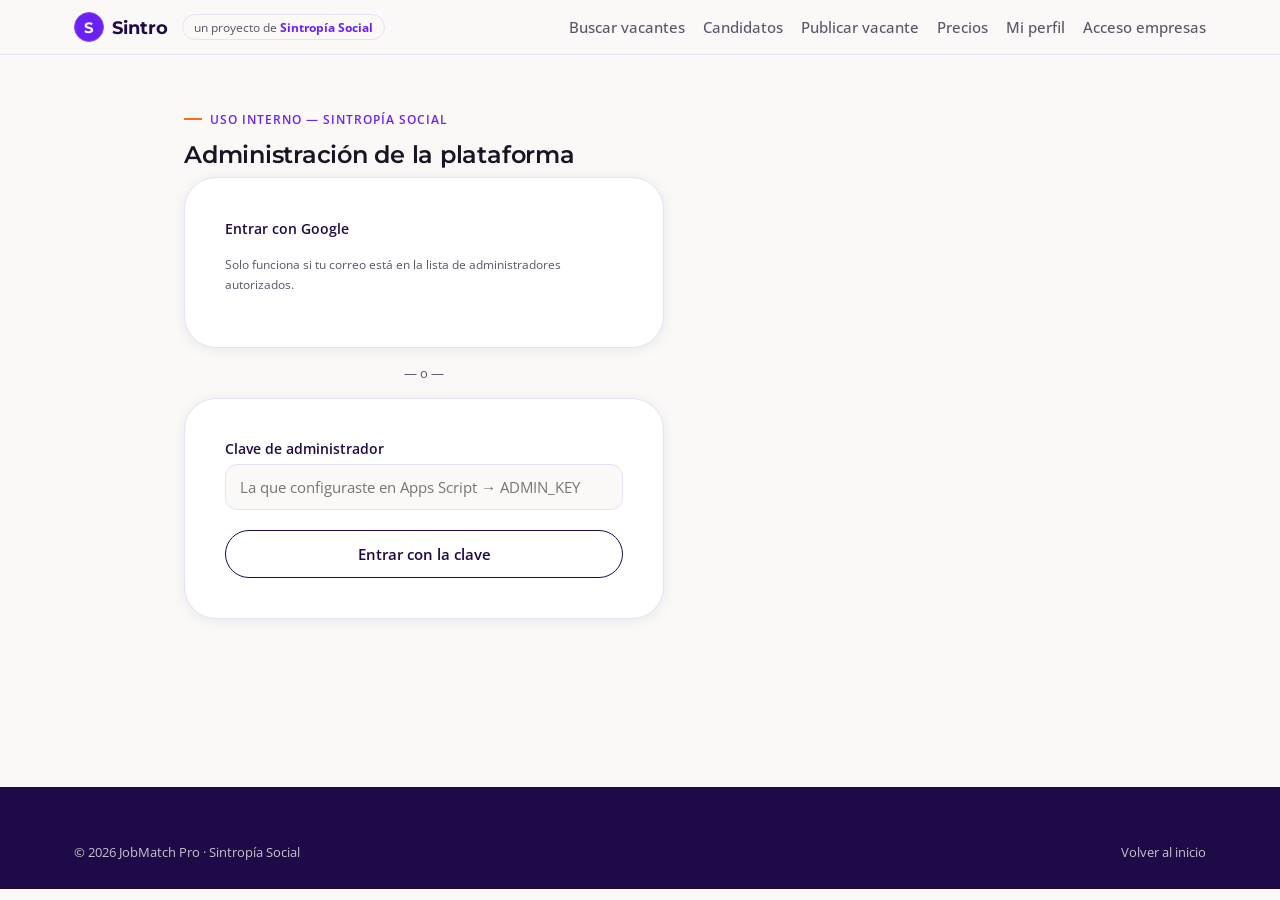
==== commit a5b745bf: "Add files via upload" ====
--- a/admin-plataforma.html
+++ b/admin-plataforma.html
@@ -11,7 +11,7 @@
 <header class="site-header">
   <div class="container bar">
     <div style="display:flex;align-items:center;gap:14px">
-      <a href="index.html" class="logo"><span class="mark">JM</span> JobMatch Pro</a>
+      <a href="index.html" class="logo"><span class="mark">S</span> Sintro</a>
       <a href="https://sintropiassociales-del.github.io/" target="_blank" rel="noopener" class="sintropia-badge">un proyecto de <strong>Sintropía Social</strong></a>
     </div>
     <nav class="nav-links">
@@ -51,6 +51,10 @@
       </div>
     </div>
 
+    <div id="session-check-view" style="display:none;text-align:center;padding:80px 0">
+      <p style="color:var(--ink-soft)">Verificando tu sesión…</p>
+    </div>
+
     <div id="admin-panel" style="display:none;margin-top:32px">
       <div style="text-align:right;margin-bottom:12px">
         <button class="btn btn-ghost" id="btn-admin-logout" style="padding:8px 16px;font-size:.82rem">Salir</button>
@@ -60,6 +64,7 @@
         <button class="tab-btn" data-tab="vacantes-admin">Vacantes</button>
         <button class="tab-btn" data-tab="curaduria">Curaduría (triada)</button>
         <button class="tab-btn" data-tab="candidatos-admin">Candidatos</button>
+        <button class="tab-btn" data-tab="estudios-se">Estudios socioeconómicos</button>
         <button class="tab-btn" data-tab="externas">Publicar vacante externa</button>
       </div>
 
@@ -92,6 +97,99 @@
       <div class="tab-panel" id="tab-candidatos-admin">
         <p style="font-size:.85rem">Perfiles de candidatos registrados. Eliminar borra permanentemente su perfil, CV, perfil socioeconómico y postulaciones — úsalo para solicitudes de baja de datos personales.</p>
         <div id="admin-candidates-list" style="margin-top:16px"></div>
+      </div>
+
+      <!-- TAB: Estudios socioeconómicos -->
+      <div class="tab-panel" id="tab-estudios-se">
+        <p style="font-size:.85rem">Candidatos que ya llenaron su estudio socioeconómico completo en su perfil (privado — solo tú y ellos lo ven). Revisa lo que reportaron, verifica lo que puedas (visita, videollamada o revisión documental) y guarda el resultado final — eso, y <strong>solo</strong> eso (nivel socioeconómico + resultado), es lo que una empresa con plan Business/A la medida puede llegar a ver, y únicamente si el candidato ya autorizó su solicitud de contacto.</p>
+        <div id="estudios-se-list" style="margin-top:16px"></div>
+
+        <div id="estudio-se-detalle" style="display:none;margin-top:24px">
+          <button class="btn btn-ghost" id="btn-cerrar-estudio" style="padding:8px 16px;font-size:.82rem;margin-bottom:16px">← Volver a la lista</button>
+
+          <div class="form-card" style="margin-bottom:16px">
+            <div class="eyebrow">Lo que reportó el candidato</div>
+            <div id="estudio-se-reportado" style="font-size:.85rem;margin-top:10px"></div>
+          </div>
+
+          <div class="form-card">
+            <div class="eyebrow">Verificación e informe (Sintropía Social)</div>
+            <div class="form-grid-2" style="margin-top:10px">
+              <div class="field">
+                <label for="rv-modalidadVerificacion">Modalidad de verificación</label>
+                <select id="rv-modalidadVerificacion">
+                  <option value="">Sin especificar</option>
+                  <option>Visita domiciliaria presencial</option>
+                  <option>Videollamada de verificación</option>
+                  <option>Verificación documental</option>
+                </select>
+              </div>
+              <div class="field">
+                <label for="rv-personaAtendio">Persona que atendió (si hubo visita/llamada)</label>
+                <input type="text" id="rv-personaAtendio">
+              </div>
+              <div class="field">
+                <label for="rv-domicilioCoincide">¿Domicilio coincide con lo declarado?</label>
+                <select id="rv-domicilioCoincide"><option value="">No aplicado</option><option>Sí</option><option>No</option><option>Parcial</option></select>
+              </div>
+              <div class="field">
+                <label for="rv-composicionCoincide">¿Composición familiar coincide?</label>
+                <select id="rv-composicionCoincide"><option value="">No aplicado</option><option>Sí</option><option>No</option><option>Parcial</option></select>
+              </div>
+              <div class="field">
+                <label for="rv-viviendaCoincide">¿Condiciones de vivienda coinciden?</label>
+                <select id="rv-viviendaCoincide"><option value="">No aplicado</option><option>Sí</option><option>No</option><option>Parcial</option></select>
+              </div>
+              <div class="field">
+                <label for="rv-referenciaVecinalConsultada">¿Referencia vecinal consultada?</label>
+                <select id="rv-referenciaVecinalConsultada"><option value="">No</option><option>Sí</option><option>No</option></select>
+              </div>
+              <div class="field" style="grid-column:1/-1">
+                <label for="rv-hallazgos">Hallazgos relevantes / inconsistencias</label>
+                <textarea id="rv-hallazgos"></textarea>
+              </div>
+              <div class="field">
+                <label for="rv-nivelAMAI">Nivel socioeconómico estimado (AMAI)</label>
+                <select id="rv-nivelAMAI">
+                  <option value="">Sin definir</option>
+                  <option>A/B</option><option>C+</option><option>C</option><option>C-</option>
+                  <option>D+</option><option>D</option><option>E</option>
+                </select>
+              </div>
+              <div class="field">
+                <label for="rv-resultadoEstudio">Resultado del estudio</label>
+                <select id="rv-resultadoEstudio">
+                  <option value="">Sin definir</option>
+                  <option>Favorable</option><option>Favorable con observaciones</option>
+                  <option>Desfavorable</option><option>No concluyente</option>
+                </select>
+              </div>
+              <div class="field" style="grid-column:1/-1">
+                <label for="rv-factoresEstabilidad">Factores de estabilidad identificados</label>
+                <textarea id="rv-factoresEstabilidad"></textarea>
+              </div>
+              <div class="field" style="grid-column:1/-1">
+                <label for="rv-factoresRiesgo">Factores de riesgo identificados</label>
+                <textarea id="rv-factoresRiesgo"></textarea>
+              </div>
+              <div class="field">
+                <label for="rv-recomendacion">Recomendación de siguiente paso</label>
+                <select id="rv-recomendacion">
+                  <option value="">Sin definir</option>
+                  <option>Procede a investigación sociolaboral</option>
+                  <option>Procede directo a decisión final</option>
+                  <option>No procede</option>
+                </select>
+              </div>
+              <div class="field">
+                <label for="rv-elaboradoPor">Elaborado por</label>
+                <input type="text" id="rv-elaboradoPor" placeholder="Tu nombre">
+              </div>
+            </div>
+            <button class="btn btn-primary" id="btn-guardar-verificacion" style="margin-top:14px">Guardar verificación e informe</button>
+            <div class="status-msg" id="estudio-se-status"></div>
+          </div>
+        </div>
       </div>
 
       <!-- TAB: Vacante externa -->
@@ -229,11 +327,21 @@
     if (key) unlockAdmin(key);
   });
 
+  function showAdminAccess() {
+    document.getElementById('access-view').style.display = 'block';
+    document.getElementById('session-check-view').style.display = 'none';
+    document.getElementById('admin-panel').style.display = 'none';
+  }
+  function showAdminPanel() {
+    document.getElementById('access-view').style.display = 'none';
+    document.getElementById('session-check-view').style.display = 'none';
+    document.getElementById('admin-panel').style.display = 'block';
+  }
+
   document.getElementById('btn-admin-logout').addEventListener('click', () => {
     localStorage.removeItem(ADMIN_KEY_STORAGE);
     adminKey = '';
-    document.getElementById('access-view').style.display = 'block';
-    document.getElementById('admin-panel').style.display = 'none';
+    showAdminAccess();
   });
 
   async function unlockAdmin(key) {
@@ -245,12 +353,13 @@
       if (data.error) throw new Error(data.error);
       adminKey = key;
       localStorage.setItem(ADMIN_KEY_STORAGE, key);
-      document.getElementById('access-view').style.display = 'none';
-      document.getElementById('admin-panel').style.display = 'block';
+      showAdminPanel();
       renderCompanies(data.items);
       loadAdminJobs();
       loadAdminCandidates();
-    } catch (err) {
+      loadAdminEstudios();
+    } catch (err) {
+      showAdminAccess();
       status.className = 'status-msg show err';
       status.textContent = err.message;
       // Solo borramos si el backend confirmó que la clave ya no es válida —
@@ -260,8 +369,15 @@
     }
   }
 
+  // Igual que en candidato.html y portal-empresa.html: si ya hay una clave
+  // guardada, mostramos "Verificando tu sesión…" en vez de la pantalla de
+  // acceso mientras se confirma con el servidor.
   const savedAdminKey = localStorage.getItem(ADMIN_KEY_STORAGE);
-  if (savedAdminKey) unlockAdmin(savedAdminKey);
+  if (savedAdminKey) {
+    document.getElementById('access-view').style.display = 'none';
+    document.getElementById('session-check-view').style.display = 'block';
+    unlockAdmin(savedAdminKey);
+  }
 
   function renderCompanies(items) {
     const list = document.getElementById('companies-list');
@@ -592,6 +708,102 @@
     }
   }
 
+  // ---------- Estudios socioeconómicos ----------
+  const SE_ETIQUETAS = {
+    estadoCivil: 'Estado civil', domicilioColonia: 'Colonia', domicilioMunicipio: 'Municipio/alcaldía',
+    domicilioEstado: 'Estado', domicilioCP: 'C.P.', tiempoResidencia: 'Tiempo en el domicilio actual',
+    telefonoContacto: 'Teléfono', contactoEmergencia: 'Contacto de emergencia', accesoTelefono: 'Acceso a teléfono',
+    situacionLaboral: 'Situación laboral', empleoActual: 'Empleo actual', afiliacionSalud: 'Afiliación a salud',
+    medioTransporte: 'Medio de transporte', tiempoTraslado: 'Tiempo de traslado (min)',
+    escolaridad: 'Escolaridad', dependientesEconomicos: 'Dependientes económicos', resumenHogar: 'Integrantes del hogar',
+    tipoTenencia: 'Tenencia de la vivienda', tipoVivienda: 'Tipo de vivienda', materialVivienda: 'Material predominante',
+    numHabitaciones: 'Habitaciones', serviciosVivienda: 'Servicios disponibles',
+    ingresoPersonal: 'Ingreso personal (MXN)', ingresoFamiliar: 'Ingreso familiar (MXN)',
+    egresoVivienda: 'Egreso vivienda', egresoAlimentacion: 'Egreso alimentación', egresoTransporte: 'Egreso transporte',
+    egresoEducacion: 'Egreso educación', egresoSalud: 'Egreso salud', egresoDeudas: 'Egreso deudas',
+    tieneDeudasInformales: 'Deudas informales', tieneAhorroEmergencia: 'Ahorro de emergencia',
+    participaProgramasSociales: 'Programas sociales', referencia1: 'Referencia 1', referencia2: 'Referencia 2',
+    situacionVulnerabilidad: 'Situación a destacar', notasAdicionales: 'Notas adicionales',
+  };
+  const RV_CAMPOS = [
+    'modalidadVerificacion', 'personaAtendio', 'domicilioCoincide', 'composicionCoincide', 'viviendaCoincide',
+    'referenciaVecinalConsultada', 'hallazgos', 'nivelAMAI', 'resultadoEstudio', 'factoresEstabilidad',
+    'factoresRiesgo', 'recomendacion', 'elaboradoPor',
+  ];
+  let estudioSeCandidatoId = null;
+
+  async function loadAdminEstudios() {
+    const list = document.getElementById('estudios-se-list');
+    list.innerHTML = '<div class="empty-state"><p>Cargando...</p></div>';
+    try {
+      const data = await JobMatchAPI.adminListEstudiosSocioeconomicos(adminKey);
+      if (data.error) throw new Error(data.error);
+      if (data.items.length === 0) {
+        list.innerHTML = `<div class="empty-state"><p>Todavía ningún candidato ha llenado su estudio socioeconómico.</p></div>`;
+        return;
+      }
+      list.innerHTML = data.items.map((it) => `
+        <div class="job-card" style="margin-bottom:12px;display:flex;align-items:center;justify-content:space-between;flex-wrap:wrap;gap:12px">
+          <div>
+            <h3 style="font-size:1rem">${escapeHtml(it.nombre)}</h3>
+            <div class="meta"><span>Llenado: ${it.fechaPerfil ? new Date(it.fechaPerfil).toLocaleDateString('es-MX') : '—'}</span>
+              <span>${it.yaRevisado ? `✅ Revisado — ${escapeHtml(it.resultadoEstudio || 'sin resultado definido')}` : '⏳ Falta revisar'}</span></div>
+          </div>
+          <button class="btn btn-primary" style="padding:9px 16px;font-size:.82rem" onclick="abrirEstudioSE('${it.candidatoId}')">Revisar →</button>
+        </div>`).join('');
+    } catch (err) {
+      list.innerHTML = `<div class="empty-state"><p>⚠️ ${err.message}</p></div>`;
+    }
+  }
+
+  async function abrirEstudioSE(candidatoId) {
+    estudioSeCandidatoId = candidatoId;
+    document.getElementById('estudios-se-list').style.display = 'none';
+    document.getElementById('estudio-se-detalle').style.display = 'block';
+    document.getElementById('estudio-se-reportado').innerHTML = 'Cargando...';
+    try {
+      const data = await JobMatchAPI.adminGetEstudioSocioeconomico(adminKey, candidatoId);
+      if (data.error) throw new Error(data.error);
+      document.getElementById('estudio-se-reportado').innerHTML = Object.keys(SE_ETIQUETAS)
+        .filter((campo) => data.socioeconomico[campo])
+        .map((campo) => `<p style="margin-bottom:6px"><strong>${SE_ETIQUETAS[campo]}:</strong> ${escapeHtml(String(data.socioeconomico[campo]))}</p>`)
+        .join('') || '<p style="color:var(--ink-soft)">No reportó ningún campo.</p>';
+
+      RV_CAMPOS.forEach((campo) => {
+        const el = document.getElementById('rv-' + campo);
+        if (el) el.value = data.verificacion ? (data.verificacion[campo] || '') : '';
+      });
+    } catch (err) {
+      document.getElementById('estudio-se-reportado').innerHTML = `<p>⚠️ ${err.message}</p>`;
+    }
+  }
+
+  document.getElementById('btn-cerrar-estudio').addEventListener('click', () => {
+    document.getElementById('estudio-se-detalle').style.display = 'none';
+    document.getElementById('estudios-se-list').style.display = 'block';
+  });
+
+  document.getElementById('btn-guardar-verificacion').addEventListener('click', async () => {
+    const btn = document.getElementById('btn-guardar-verificacion');
+    const status = document.getElementById('estudio-se-status');
+    btn.disabled = true;
+    status.className = 'status-msg show pending';
+    status.textContent = 'Guardando...';
+    try {
+      const datos = {};
+      RV_CAMPOS.forEach((campo) => { datos[campo] = document.getElementById('rv-' + campo).value; });
+      const result = await JobMatchAPI.adminSaveVerificacionSocioeconomica(adminKey, estudioSeCandidatoId, datos);
+      if (result.error) throw new Error(result.error);
+      status.className = 'status-msg show ok';
+      status.textContent = '¡Guardado!';
+      loadAdminEstudios();
+    } catch (err) {
+      status.className = 'status-msg show err';
+      status.textContent = err.message;
+    }
+    btn.disabled = false;
+  });
+
   async function deleteCandidate(candidatoId, btn) {
     if (!confirm('¿Eliminar permanentemente este candidato (perfil, CV, postulaciones y datos socioeconómicos)? No se puede deshacer.')) return;
     btn.disabled = true;
--- a/assets/css/style.css
+++ b/assets/css/style.css
@@ -101,6 +101,11 @@
 @media (max-width:1250px){ .sintropia-badge{display:none;} }
 .nav-links a{font-weight:500;font-size:.94rem;color:var(--ink-soft);white-space:nowrap;}
 .nav-links a:hover{color:var(--purple-700);}
+.nav-links a.active{color:var(--purple-700);font-weight:700;position:relative;}
+.nav-links a.active::after{
+  content:'';position:absolute;left:0;right:0;bottom:-6px;height:2px;
+  background:var(--purple-700);border-radius:2px;
+}
 .nav-cta{
   background:var(--orange-500);color:#fff !important;
   padding:10px 20px;border-radius:100px;font-weight:600;font-size:.9rem;
@@ -269,6 +274,26 @@
   background:var(--purple-100);color:var(--purple-700);
 }
 .tag-orange{background:#FFEADB;color:var(--orange-600);}
+.hashtag-btn{cursor:pointer;border:none;font-family:var(--font-body);transition:background .15s ease,color .15s ease;}
+.hashtag-btn:hover{background:var(--purple-500);color:#fff;}
+.hashtag-btn.active{background:var(--purple-700);color:#fff;}
+
+/* ---------- Selector de habilidades por categoría (candidato.html) ---------- */
+.skill-picker{margin-top:14px;}
+.skill-picker-cat{margin-bottom:14px;}
+.skill-picker-cat-label{
+  display:flex;align-items:center;gap:8px;font-size:.78rem;font-weight:700;
+  color:var(--ink-soft);text-transform:uppercase;letter-spacing:.03em;margin-bottom:8px;
+}
+.skill-picker-cat-dot{width:9px;height:9px;border-radius:50%;flex:none;}
+.skill-picker-chips{display:flex;flex-wrap:wrap;gap:8px;}
+.skill-chip{
+  font-family:var(--font-body);font-size:.82rem;font-weight:600;padding:7px 14px;
+  border-radius:100px;border:1.5px solid var(--line);background:#fff;color:var(--ink);
+  cursor:pointer;transition:background .12s,border-color .12s,color .12s;
+}
+.skill-chip:hover{border-color:var(--purple-500);}
+.skill-chip.active{background:var(--purple-700);border-color:var(--purple-700);color:#fff;}
 .job-card h3{font-size:1.15rem;color:var(--purple-900);}
 .job-card .company{font-weight:600;color:var(--ink);font-size:.92rem;}
 .job-card .meta{font-size:.85rem;color:var(--ink-soft);display:flex;gap:14px;flex-wrap:wrap;}
@@ -287,6 +312,13 @@
   position:absolute;top:-13px;right:26px;background:var(--orange-500);color:#fff;
   font-size:.72rem;font-weight:700;padding:5px 12px;border-radius:100px;
 }
+.plan-card.current-plan{border-color:var(--purple-700);box-shadow:0 14px 34px rgba(107,33,245,.14);position:relative;}
+.plan-card.current-plan .badge{
+  position:absolute;top:-13px;left:26px;background:var(--purple-700);color:#fff;
+  font-size:.72rem;font-weight:700;padding:5px 12px;border-radius:100px;
+}
+.upgrade-banner{background:var(--purple-050);border:1.5px solid var(--purple-100);border-radius:var(--radius-md);padding:24px 28px;max-width:640px;margin:24px auto 0;text-align:left;}
+.upgrade-banner .eyebrow{justify-content:flex-start}
 .plan-card .price{font-family:var(--font-display);font-size:2.2rem;color:var(--purple-900);}
 .plan-card .price span{font-size:.9rem;font-family:var(--font-body);color:var(--ink-soft);}
 .plan-card ul{list-style:none;padding:0;margin:0;display:flex;flex-direction:column;gap:10px;}
@@ -312,6 +344,12 @@
 .status-msg.err{background:#FCE9E4;color:#B3311C;}
 .status-msg.pending{background:var(--purple-100);color:var(--purple-700);}
 
+/* Spinner chico para mensajes "pending" (login, verificación de sesión) —
+   sin esto, una espera de varios segundos se siente como que la página se
+   congeló; con el spinner queda claro que algo sigue trabajando. */
+.spinner{display:inline-block;width:14px;height:14px;border:2px solid rgba(107,33,245,.25);border-top-color:var(--purple-700);border-radius:50%;animation:spin .7s linear infinite;vertical-align:-2px;margin-right:8px;}
+@keyframes spin{to{transform:rotate(360deg);}}
+
 /* ---------- Footer ---------- */
 .site-footer{background:var(--purple-900);color:rgba(255,255,255,.75);padding:56px 0 28px;margin-top:80px;}
 .site-footer h4{color:#fff;font-size:.95rem;margin-bottom:14px;}
@@ -357,6 +395,16 @@
 }
 .view-switch-btn.active{background:#fff;color:var(--purple-700);box-shadow:var(--shadow-card);}
 
+/* ---------- Fondo tipo cuadrantes para el mapa de candidatos (24 divisiones: 6x4) ---------- */
+.graph-quadrants{
+  background-color:#FAF9F7;
+  background-image:
+    linear-gradient(var(--line) 1px, transparent 1px),
+    linear-gradient(90deg, var(--line) 1px, transparent 1px);
+  background-size:100% 25%, 16.6667% 100%;
+  background-position:0 0, 0 0;
+}
+
 /* ---------- Tarjetas de candidato (directorio) ---------- */
 .candidate-card{
   background:#fff;border:1px solid var(--line);border-radius:var(--radius-md);
@@ -373,6 +421,29 @@
 }
 .candidate-apodo{font-weight:700;color:var(--purple-900);font-size:.95rem;}
 .candidate-score{font-size:.78rem;color:var(--orange-600);font-weight:600;margin-top:2px;}
+.fav-star-btn{flex-shrink:0;background:none;border:none;cursor:pointer;font-size:1.3rem;line-height:1;color:var(--orange-600);padding:4px;border-radius:8px;}
+.fav-star-btn:hover{background:var(--purple-050);}
+
+/* ---------- Kanban (pipeline de postulaciones) ---------- */
+.kanban-board{display:flex;gap:14px;overflow-x:auto;padding-bottom:14px;-webkit-overflow-scrolling:touch;}
+.kanban-col{flex:0 0 270px;background:var(--purple-050);border-radius:var(--radius-sm);padding:12px;}
+.kanban-col h4{font-size:.8rem;font-weight:700;color:var(--purple-900);text-transform:uppercase;letter-spacing:.03em;margin-bottom:10px;display:flex;justify-content:space-between;align-items:center;}
+.kanban-col h4 span{background:var(--purple-100);color:var(--purple-700);font-size:.72rem;padding:2px 8px;border-radius:100px;}
+.kanban-col .job-card{margin-bottom:10px;padding:14px;}
+.pipeline-select{width:100%;margin-top:10px;padding:8px 10px;border-radius:8px;border:1px solid var(--purple-100);font-size:.8rem;font-family:inherit;background:#fff;color:var(--ink);}
+.reporte-stats{display:grid;grid-template-columns:repeat(auto-fit,minmax(160px,1fr));gap:14px;margin-bottom:20px;}
+.reporte-stat{background:var(--purple-050);border-radius:var(--radius-sm);padding:16px;text-align:center;}
+.reporte-stat .num{font-size:1.6rem;font-weight:800;color:var(--purple-700);}
+.reporte-stat .lbl{font-size:.76rem;color:var(--ink-soft);margin-top:2px;}
+.reporte-funnel{display:flex;flex-direction:column;gap:6px;margin-bottom:24px;}
+.reporte-funnel-row{display:flex;align-items:center;gap:10px;font-size:.82rem;}
+.reporte-funnel-row .lbl{flex:0 0 110px;color:var(--ink-soft);}
+.reporte-funnel-row .bar-track{flex:1;background:var(--purple-050);border-radius:100px;height:14px;overflow:hidden;}
+.reporte-funnel-row .bar-fill{background:var(--grad-signal);height:100%;border-radius:100px;}
+.reporte-funnel-row .val{flex:0 0 30px;text-align:right;font-weight:700;color:var(--purple-900);}
+@media (max-width:640px){
+  .kanban-col{flex:0 0 230px;}
+}
 
 /* ---------- Utility ---------- */
 .empty-state{text-align:center;padding:60px 20px;color:var(--ink-soft);}
@@ -409,7 +480,16 @@
     text-align:center;border-bottom:none;margin-top:16px;padding:14px;
     box-shadow:0 8px 20px rgba(255,107,26,.3);
   }
+  .nav-links a.active{background:var(--purple-050);padding-left:14px;border-radius:8px;}
+  .nav-links a.active::after{display:none;}
   body.menu-open{overflow:hidden;}
+  /* El blur del header (backdrop-filter) crea sin querer un "contenedor" nuevo
+     para elementos position:fixed dentro de él (regla del CSS, no es un bug
+     nuestro) — eso hacía que el menú móvil, al ser position:fixed, se
+     recortara al tamaño de la barra del header en vez de cubrir toda la
+     pantalla, dejando ver el contenido de abajo. Quitamos el blur mientras
+     el menú está abierto para que el menú sí cubra toda la pantalla. */
+  body.menu-open .site-header{backdrop-filter:none;}
   .footer-grid{grid-template-columns:1fr 1fr;}
   .search-card{grid-template-columns:1fr;}
   .form-grid-2{grid-template-columns:1fr;}
